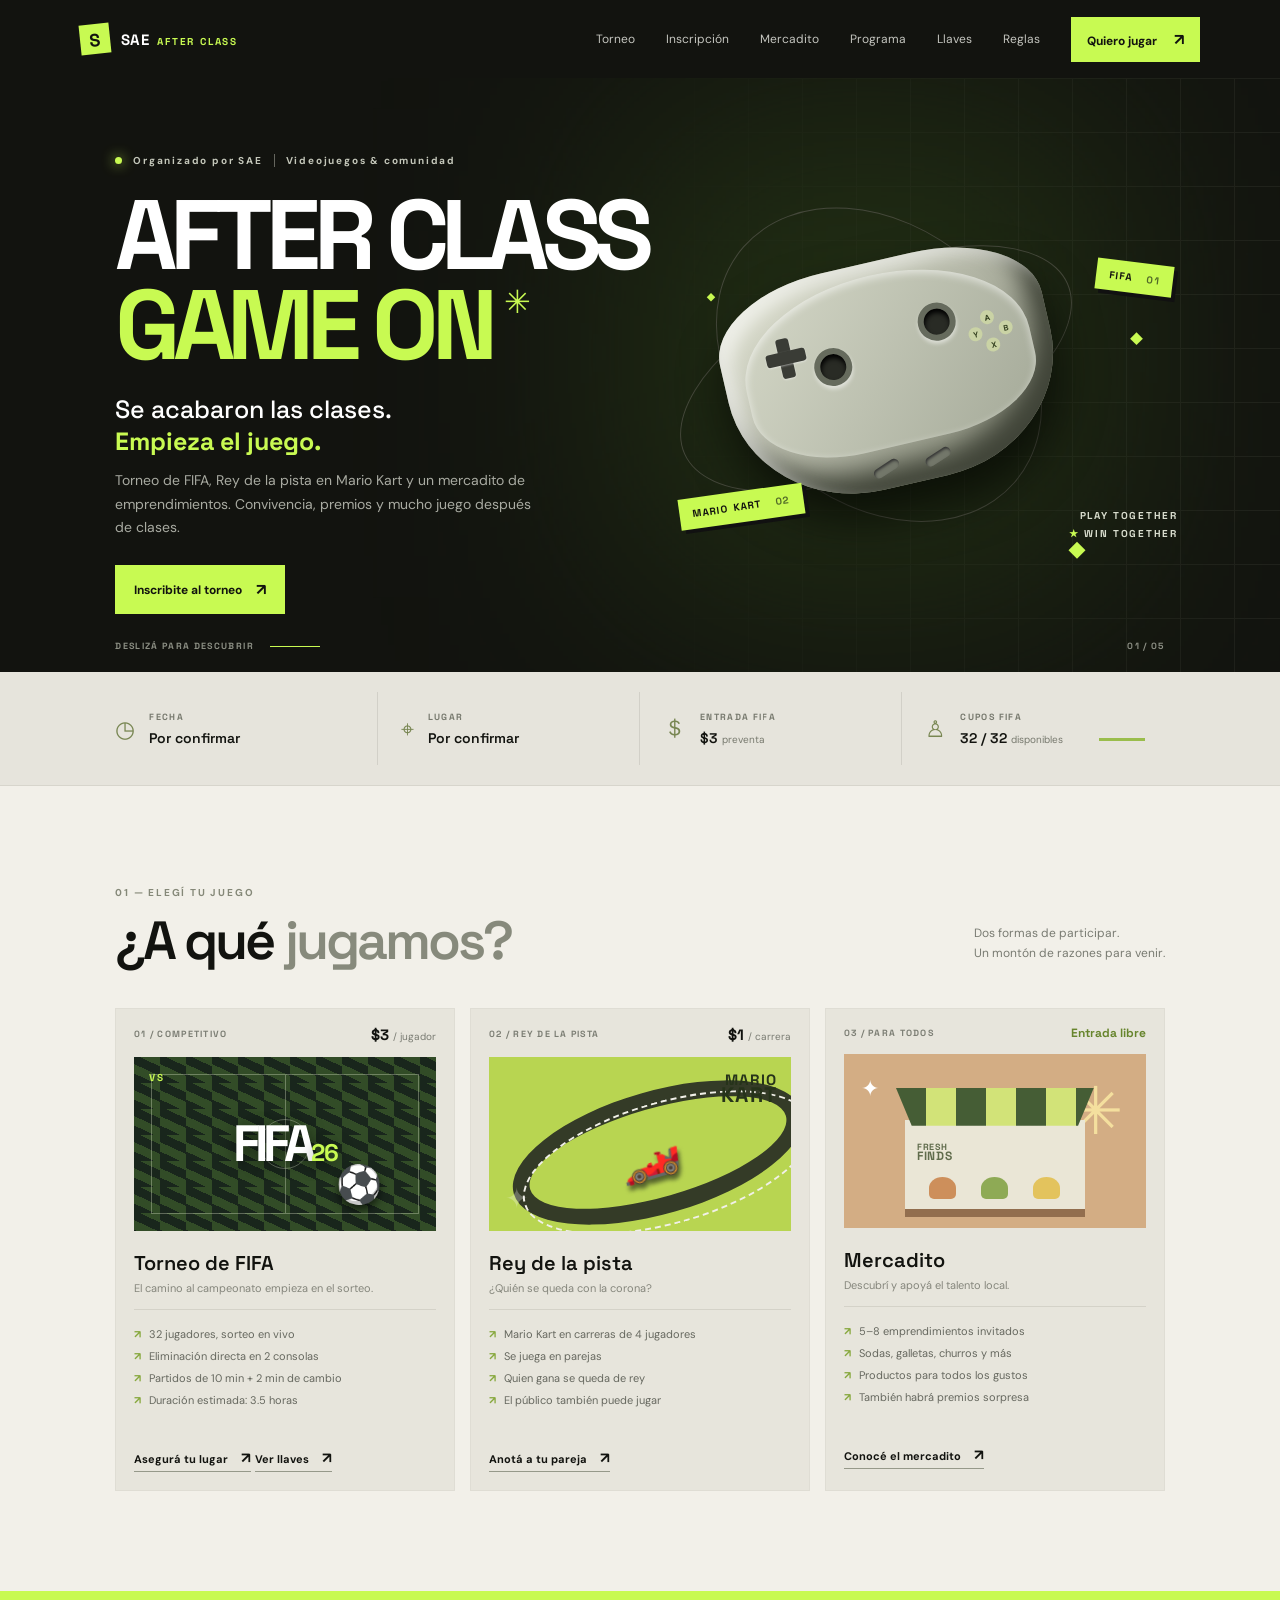
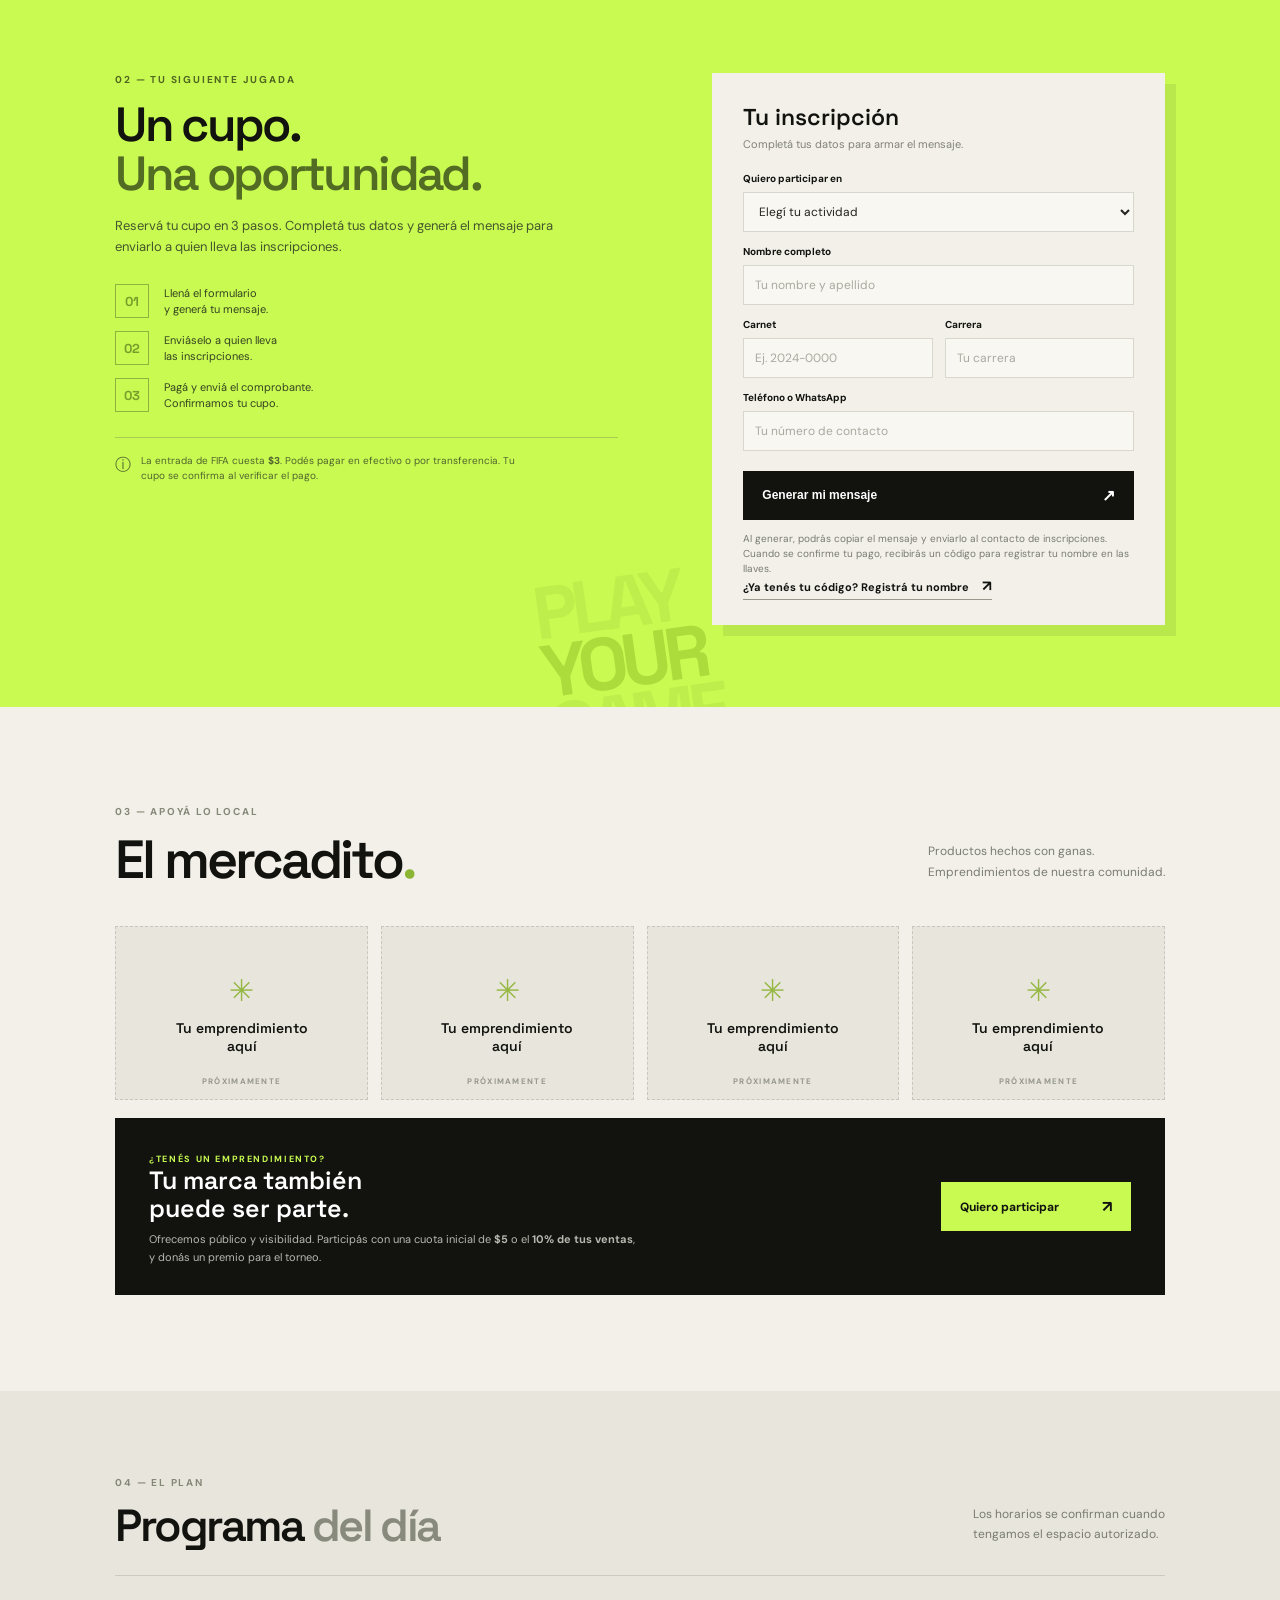
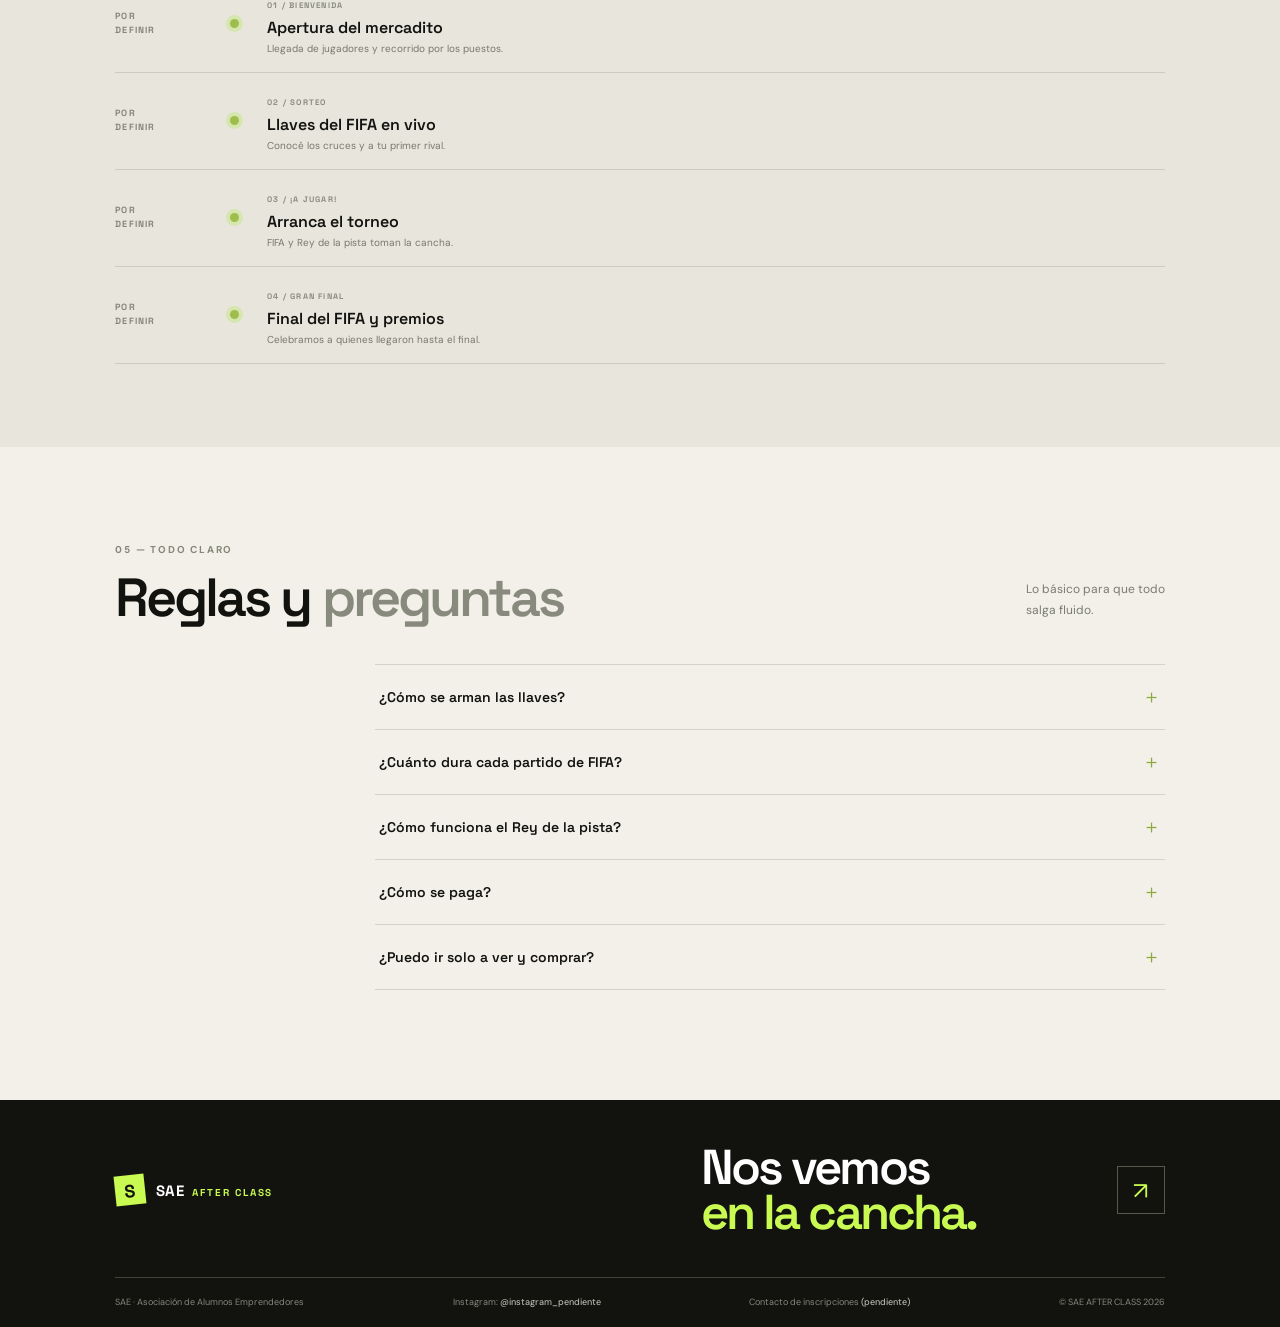
==== index.html @ 1c7c6cd1 "Crear sitio SAE After Class y sistema de torneo" ====
<!doctype html>
<html lang="es">
<head>
  <meta charset="utf-8">
  <meta name="viewport" content="width=device-width, initial-scale=1">
  <meta name="theme-color" content="#11120f">
  <meta name="description" content="SAE After Class: torneo de FIFA, Rey de la pista en Mario Kart y mercadito de emprendimientos.">
  <title>SAE After Class — Game On</title>
  <link rel="preconnect" href="https://fonts.googleapis.com">
  <link rel="preconnect" href="https://fonts.gstatic.com" crossorigin>
  <link href="https://fonts.googleapis.com/css2?family=DM+Sans:wght@400;500;600;700;800&family=Space+Grotesk:wght@400;500;600;700&display=swap" rel="stylesheet">
  <link rel="stylesheet" href="styles.css">
</head>
<body>
  <header class="site-header">
    <a class="brand" href="#inicio" aria-label="SAE After Class, inicio"><span class="brand-mark">S</span><span>SAE <b>AFTER CLASS</b></span></a>
    <button class="menu-toggle" aria-label="Abrir menú" aria-expanded="false"><span></span><span></span></button>
    <nav class="nav" aria-label="Navegación principal">
      <a href="#torneo">Torneo</a><a href="#inscripcion">Inscripción</a><a href="#mercadito">Mercadito</a><a href="#programa">Programa</a><a href="/bracket">Llaves</a><a href="#faq">Reglas</a>
      <a class="nav-cta" href="#inscripcion">Quiero jugar <span>↗</span></a>
    </nav>
  </header>

  <main>
    <section class="hero" id="inicio">
      <div class="hero-glow"></div><div class="hero-grid"></div>
      <div class="hero-copy">
        <div class="eyebrow"><span class="live-dot"></span> Organizado por SAE <i></i> Videojuegos & comunidad</div>
        <h1>AFTER CLASS<br><span>GAME ON</span><b class="hero-star">✳</b></h1>
        <p class="hero-lead">Se acabaron las clases.<br><strong>Empieza el juego.</strong></p>
        <p class="hero-desc">Torneo de FIFA, Rey de la pista en Mario Kart y un mercadito de emprendimientos. Convivencia, premios y mucho juego después de clases.</p>
        <a class="button button-lime" href="#inscripcion">Inscribite al torneo <span>↗</span></a>
      </div>
      <div class="hero-art" aria-label="Ilustración de control de videojuegos">
        <div class="orbit orbit-one"></div><div class="orbit orbit-two"></div>
        <div class="pixel pixel-a"></div><div class="pixel pixel-b"></div><div class="pixel pixel-c"></div>
        <div class="controller"><div class="controller-top"><span class="stick"></span><span class="stick"></span><div class="dpad"><i></i><b></b></div><div class="buttons"><i>A</i><i>B</i><i>X</i><i>Y</i></div></div><div class="controller-bottom"><span></span><span></span></div></div>
        <div class="art-tag tag-fifa">FIFA <b>01</b></div><div class="art-tag tag-kart">MARIO KART <b>02</b></div><div class="art-caption">PLAY TOGETHER<br><span>★</span> WIN TOGETHER</div>
      </div>
      <div class="hero-bottom"><span>DESLIZÁ PARA DESCUBRIR</span><span class="scroll-line"></span><span>01 / 05</span></div>
    </section>

    <section class="quick-info" aria-label="Información del evento">
      <div><span class="info-icon">◷</span><p><small>FECHA</small><strong>Por confirmar</strong></p></div><div><span class="info-icon">⌖</span><p><small>LUGAR</small><strong>Por confirmar</strong></p></div><div><span class="info-icon">＄</span><p><small>ENTRADA FIFA</small><strong>$3 <em>preventa</em></strong></p></div><div class="seats"><span class="info-icon">♙</span><p><small>CUPOS FIFA</small><strong><span id="seats-count">32 / 32</span> <em>disponibles</em></strong></p><span class="seat-bar"><i id="seat-progress"></i></span></div>
    </section>

    <section class="section games-section" id="torneo">
      <div class="section-heading"><div><div class="kicker">01 — ELEGÍ TU JUEGO</div><h2>¿A qué <span>jugamos?</span></h2></div><p>Dos formas de participar.<br>Un montón de razones para venir.</p></div>
      <div class="game-grid">
        <article class="game-card fifa-card"><div class="card-top"><span class="card-number">01 / COMPETITIVO</span><span class="price">$3 <small>/ jugador</small></span></div><div class="game-visual fifa-visual"><div class="stadium-lines"></div><div class="fifa-word">FIFA<span>26</span></div><div class="football">⚽</div><span class="versus">VS</span></div><h3>Torneo de FIFA</h3><p>El camino al campeonato empieza en el sorteo.</p><ul><li>32 jugadores, sorteo en vivo</li><li>Eliminación directa en 2 consolas</li><li>Partidos de 10 min + 2 min de cambio</li><li>Duración estimada: 3.5 horas</li></ul><a href="#inscripcion" class="text-link">Asegurá tu lugar <span>↗</span></a> <a href="/bracket" class="text-link">Ver llaves <span>↗</span></a></article>
        <article class="game-card kart-card"><div class="card-top"><span class="card-number">02 / REY DE LA PISTA</span><span class="price">$1 <small>/ carrera</small></span></div><div class="game-visual kart-visual"><div class="track track-a"></div><div class="track track-b"></div><div class="kart-car">🏎️</div><div class="kart-star">✦</div><span class="kart-title">MARIO<br><b>KART</b></span></div><h3>Rey de la pista</h3><p>¿Quién se queda con la corona?</p><ul><li>Mario Kart en carreras de 4 jugadores</li><li>Se juega en parejas</li><li>Quien gana se queda de rey</li><li>El público también puede jugar</li></ul><a href="#inscripcion" class="text-link">Anotá a tu pareja <span>↗</span></a></article>
        <article class="game-card market-card"><div class="card-top"><span class="card-number">03 / PARA TODOS</span><span class="price free-price">Entrada libre</span></div><div class="game-visual market-visual"><div class="market-sun">✳</div><div class="stall"><span>FRESH<br><b>FINDS</b></span><i></i><i></i><i></i></div><div class="market-spark">✦</div></div><h3>Mercadito</h3><p>Descubrí y apoyá el talento local.</p><ul><li>5–8 emprendimientos invitados</li><li>Sodas, galletas, churros y más</li><li>Productos para todos los gustos</li><li>También habrá premios sorpresa</li></ul><a href="#mercadito" class="text-link">Conocé el mercadito <span>↗</span></a></article>
      </div>
    </section>

    <section class="signup-section" id="inscripcion">
      <div class="signup-decoration">PLAY<br><span>YOUR</span><br>GAME<span class="deco-star">✳</span></div>
      <div class="signup-copy"><div class="kicker">02 — TU SIGUIENTE JUGADA</div><h2>Un cupo.<br><span>Una oportunidad.</span></h2><p>Reservá tu cupo en 3 pasos. Completá tus datos y generá el mensaje para enviarlo a quien lleva las inscripciones.</p><div class="steps"><div><b>01</b><span>Llená el formulario<br>y generá tu mensaje.</span></div><div><b>02</b><span>Enviáselo a quien lleva<br>las inscripciones.</span></div><div><b>03</b><span>Pagá y enviá el comprobante.<br>Confirmamos tu cupo.</span></div></div><div class="payment-note"><span>ⓘ</span><p>La entrada de FIFA cuesta <b>$3</b>. Podés pagar en efectivo o por transferencia. Tu cupo se confirma al verificar el pago.</p></div></div>
      <form class="signup-form" id="signup-form">
        <h3>Tu inscripción</h3><p class="form-intro">Completá tus datos para armar el mensaje.</p>
        <label for="activity">Quiero participar en</label><select id="activity" name="activity" required><option value="" disabled selected>Elegí tu actividad</option><option value="Torneo de FIFA ($3)">Torneo de FIFA ($3)</option><option value="Rey de la pista, en pareja (Mario Kart)">Rey de la pista, en pareja (Mario Kart)</option><option value="Torneo de FIFA y Rey de la pista">Torneo de FIFA y Rey de la pista</option></select>
        <label for="name">Nombre completo</label><input id="name" name="name" autocomplete="name" placeholder="Tu nombre y apellido" required>
        <div class="form-row"><div><label for="carnet">Carnet</label><input id="carnet" name="carnet" placeholder="Ej. 2024-0000" required></div><div><label for="career">Carrera</label><input id="career" name="career" placeholder="Tu carrera" required></div></div>
        <label for="phone">Teléfono o WhatsApp</label><input id="phone" name="phone" type="tel" autocomplete="tel" placeholder="Tu número de contacto" required>
        <button type="submit" class="button button-dark">Generar mi mensaje <span>↗</span></button>
        <p class="form-status" id="form-status" aria-live="polite">Al generar, podrás copiar el mensaje y enviarlo al contacto de inscripciones. Cuando se confirme tu pago, recibirás un código para registrar tu nombre en las llaves.</p>
        <a class="text-link" href="/join">¿Ya tenés tu código? Registrá tu nombre <span>↗</span></a>
      </form>
    </section>

    <section class="section market-section" id="mercadito">
      <div class="section-heading"><div><div class="kicker">03 — APOYÁ LO LOCAL</div><h2>El mercadito<span class="lime-dot">.</span></h2></div><p>Productos hechos con ganas.<br>Emprendimientos de nuestra comunidad.</p></div>
      <div class="vendor-grid"><article><span class="vendor-symbol">✳</span><b>Tu emprendimiento<br>aquí</b><small>PRÓXIMAMENTE</small></article><article><span class="vendor-symbol">✳</span><b>Tu emprendimiento<br>aquí</b><small>PRÓXIMAMENTE</small></article><article><span class="vendor-symbol">✳</span><b>Tu emprendimiento<br>aquí</b><small>PRÓXIMAMENTE</small></article><article><span class="vendor-symbol">✳</span><b>Tu emprendimiento<br>aquí</b><small>PRÓXIMAMENTE</small></article></div>
      <div class="vendor-callout"><div><span class="kicker">¿TENÉS UN EMPRENDIMIENTO?</span><h3>Tu marca también<br>puede ser parte.</h3><p>Ofrecemos público y visibilidad. Participás con una cuota inicial de <b>$5</b> o el <b>10% de tus ventas</b>, y donás un premio para el torneo.</p></div><a href="#contacto" class="button button-lime">Quiero participar <span>↗</span></a></div>
    </section>

    <section class="schedule-section" id="programa"><div class="section schedule-inner"><div class="kicker">04 — EL PLAN</div><div class="section-heading"><h2>Programa <span>del día</span></h2><p>Los horarios se confirman cuando<br>tengamos el espacio autorizado.</p></div><div class="timeline"><article><span class="time">POR<br>DEFINIR</span><span class="time-dot"></span><div><small>01 / BIENVENIDA</small><h3>Apertura del mercadito</h3><p>Llegada de jugadores y recorrido por los puestos.</p></div></article><article><span class="time">POR<br>DEFINIR</span><span class="time-dot"></span><div><small>02 / SORTEO</small><h3>Llaves del FIFA en vivo</h3><p>Conocé los cruces y a tu primer rival.</p></div></article><article><span class="time">POR<br>DEFINIR</span><span class="time-dot"></span><div><small>03 / ¡A JUGAR!</small><h3>Arranca el torneo</h3><p>FIFA y Rey de la pista toman la cancha.</p></div></article><article><span class="time">POR<br>DEFINIR</span><span class="time-dot"></span><div><small>04 / GRAN FINAL</small><h3>Final del FIFA y premios</h3><p>Celebramos a quienes llegaron hasta el final.</p></div></article></div></div></section>

    <section class="section faq-section" id="faq"><div class="section-heading"><div><div class="kicker">05 — TODO CLARO</div><h2>Reglas y <span>preguntas</span></h2></div><p>Lo básico para que todo<br>salga fluido.</p></div><div class="faq-list"><details><summary>¿Cómo se arman las llaves?<span>＋</span></summary><p>Con un sorteo en vivo el día del evento entre los 32 inscritos con pago confirmado. Después se publican aquí.</p></details><details><summary>¿Cuánto dura cada partido de FIFA?<span>＋</span></summary><p>10 minutos de juego más 2 de cambio entre partidos. Si no estás cuando te llaman, perdés tu turno.</p></details><details><summary>¿Cómo funciona el Rey de la pista?<span>＋</span></summary><p>Carreras de 4 jugadores en parejas, $1 por carrera. Quien gana se queda como rey hasta que alguien lo venza.</p></details><details><summary>¿Cómo se paga?<span>＋</span></summary><p>En efectivo o por transferencia. Guardá tu comprobante; el cupo queda confirmado cuando verificamos el pago.</p></details><details><summary>¿Puedo ir solo a ver y comprar?<span>＋</span></summary><p>Sí. El mercadito y el ambiente están abiertos para todos.</p></details></div></section>
  </main>
  <footer id="contacto"><div class="footer-main"><a class="brand footer-brand" href="#inicio"><span class="brand-mark">S</span><span>SAE <b>AFTER CLASS</b></span></a><div class="footer-title">Nos vemos<br><span>en la cancha.</span></div><a href="#inscripcion" class="footer-arrow">↗</a></div><div class="footer-bottom"><span>SAE · Asociación de Alumnos Emprendedores</span><span>Instagram: <b>@instagram_pendiente</b></span><span>Contacto de inscripciones <b>(pendiente)</b></span><span>© SAE AFTER CLASS 2026</span></div></footer>
  <script src="script.js"></script>
</body>
</html>
---- styles.css ----
:root{--ink:#12130f;--paper:#f2f0e9;--lime:#c8fa52;--muted:#898b82;--line:#d7d5cc;--serif:'Space Grotesk',sans-serif;--sans:'DM Sans',sans-serif}*{box-sizing:border-box}html{scroll-behavior:smooth;scroll-padding-top:86px}body{margin:0;background:var(--paper);color:var(--ink);font-family:var(--sans);font-size:15px}a{color:inherit;text-decoration:none}.site-header{height:78px;padding:0 6.25%;display:flex;align-items:center;justify-content:space-between;background:var(--ink);color:white;position:sticky;top:0;z-index:10}.brand{display:flex;align-items:center;gap:11px;font:700 15px var(--serif);letter-spacing:.02em}.brand b{font-size:10px;letter-spacing:.18em;color:var(--lime);margin-left:4px}.brand-mark{width:30px;height:30px;display:grid;place-items:center;background:var(--lime);color:var(--ink);font:700 18px var(--serif);transform:rotate(-6deg)}.nav{display:flex;align-items:center;gap:31px;font-size:12px;color:#c4c5bf}.nav a:not(.nav-cta):hover{color:var(--lime)}.nav-cta{padding:12px 16px;background:var(--lime);color:var(--ink);font-weight:700}.nav-cta span,.button span{padding-left:14px;font-size:16px}.menu-toggle{display:none}.hero{min-height:590px;background:var(--ink);color:white;position:relative;overflow:hidden;padding:76px 9% 58px;display:flex;align-items:center}.hero-grid{position:absolute;inset:0 0 0 50%;opacity:.14;background-image:linear-gradient(#717467 1px,transparent 1px),linear-gradient(90deg,#717467 1px,transparent 1px);background-size:54px 54px;mask-image:linear-gradient(90deg,transparent,black)}.hero-glow{position:absolute;width:490px;height:490px;right:13%;top:5%;background:#34501a;filter:blur(130px);opacity:.46}.hero-copy{width:55%;position:relative;z-index:1}.eyebrow,.kicker{font-size:10px;letter-spacing:.18em;font-weight:700}.eyebrow{color:#c5c8bb;display:flex;align-items:center;gap:11px;margin-bottom:24px}.eyebrow i{height:13px;border-left:1px solid #65665e}.live-dot{width:7px;height:7px;border-radius:50%;background:var(--lime);box-shadow:0 0 13px var(--lime)}h1,h2,h3,p{margin-top:0}h1{font:700 clamp(52px,7.7vw,106px)/.91 var(--serif);letter-spacing:-.075em;margin:0 0 24px}h1>span{color:var(--lime)}.hero-star{font:400 32px var(--sans);color:var(--lime);vertical-align:top;margin-left:14px;letter-spacing:0}.hero-lead{font:500 25px/1.25 var(--serif);margin-bottom:12px}.hero-lead strong{color:var(--lime)}.hero-desc{font-size:14px;line-height:1.7;color:#a9aba2;max-width:435px;margin-bottom:25px}.button{min-height:49px;display:inline-flex;justify-content:space-between;align-items:center;padding:0 19px;font-weight:700;font-size:12px;transition:transform .2s,background .2s;border:0;cursor:pointer}.button:hover{transform:translateY(-2px)}.button-lime{background:var(--lime);color:var(--ink)}.hero-art{position:absolute;right:8%;top:50%;transform:translateY(-48%);width:40%;height:385px;z-index:1}.orbit{position:absolute;border:1px solid #45483b;border-radius:50%;transform:rotate(-24deg)}.orbit-one{width:420px;height:195px;top:81px;left:0}.orbit-two{width:360px;height:275px;top:37px;left:33px;transform:rotate(41deg)}.controller{position:absolute;left:60px;top:70px;width:330px;height:225px;border-radius:36% 36% 40% 40% / 30% 30% 53% 53%;background:linear-gradient(145deg,#e4e6d7,#919584 80%);box-shadow:inset 12px 10px 15px #fff8,inset -16px -22px 26px #404438,0 26px 45px #0009;transform:rotate(-13deg)}.controller:before{content:'';position:absolute;inset:13px 20px 40px;border-radius:50% 50% 35% 35%;background:linear-gradient(130deg,#d5d8c8,#a5aa99);box-shadow:inset 0 3px 8px #fff9}.controller-top{position:absolute;z-index:1;inset:48px 36px auto;height:70px}.stick{position:absolute;width:38px;height:38px;border:6px solid #666b5d;background:#292b25;border-radius:50%;box-shadow:inset 0 4px 5px #000,0 3px 4px #fff8}.stick:first-child{left:55px;top:27px}.stick:nth-child(2){right:54px;top:6px}.dpad{position:absolute;left:10px;top:7px;width:40px;height:40px}.dpad i,.dpad b{position:absolute;background:#3a3c36;border-radius:3px;box-shadow:0 1px 2px #fff7}.dpad i{width:13px;height:40px;left:13px}.dpad b{height:13px;width:40px;top:13px}.buttons{position:absolute;right:0;top:25px;width:45px;height:42px}.buttons i{position:absolute;width:14px;height:14px;border-radius:50%;background:#cad3a5;color:#344020;text-align:center;font:700 8px/14px var(--sans)}.buttons i:nth-child(1){top:0;left:15px}.buttons i:nth-child(2){top:14px;right:0}.buttons i:nth-child(3){bottom:0;left:15px}.buttons i:nth-child(4){top:14px;left:0}.controller-bottom{position:absolute;left:0;right:0;bottom:15px;display:flex;justify-content:center;gap:25px}.controller-bottom span{width:28px;height:10px;border-radius:10px;background:#73776a;transform:rotate(-20deg);box-shadow:inset 0 2px 3px #333}.art-tag{position:absolute;font:700 10px var(--serif);letter-spacing:.12em;color:var(--ink);background:var(--lime);padding:9px 13px;box-shadow:4px 4px 0 #111}.art-tag b{margin-left:10px;color:#516928}.tag-fifa{right:4px;top:72px;transform:rotate(7deg)}.tag-kart{left:13px;bottom:53px;transform:rotate(-8deg)}.pixel{position:absolute;background:var(--lime);transform:rotate(45deg)}.pixel-a{width:9px;height:9px;right:37px;top:144px}.pixel-b{width:6px;height:6px;left:42px;top:104px}.pixel-c{width:12px;height:12px;right:95px;bottom:19px}.art-caption{position:absolute;right:0;bottom:32px;font:700 10px/1.8 var(--serif);letter-spacing:.17em;text-align:right;color:#d9ddce}.art-caption span{color:var(--lime)}.hero-bottom{position:absolute;left:9%;right:9%;bottom:20px;display:flex;align-items:center;gap:16px;font:700 9px var(--serif);letter-spacing:.15em;color:#8c8f84}.scroll-line{height:1px;width:50px;background:var(--lime)}.hero-bottom>span:last-child{margin-left:auto}.quick-info{min-height:114px;padding:20px 9%;display:grid;grid-template-columns:repeat(4,1fr);background:#e6e4dc;border-bottom:1px solid #d7d5cc}.quick-info>div{display:flex;align-items:center;gap:14px;border-right:1px solid #d2d0c8;padding-left:23px;position:relative}.quick-info>div:first-child{padding-left:0}.quick-info>div:last-child{border:0}.info-icon{font-size:23px;color:#788652}.quick-info p{margin:0;display:grid;gap:6px}.quick-info small{font:700 9px var(--serif);letter-spacing:.15em;color:#77796e}.quick-info strong{font:600 14px var(--serif)}.quick-info em{font:400 10px var(--sans);font-style:normal;color:#77796e}.seat-bar{position:absolute;right:20px;bottom:24px;width:46px;height:3px;background:#cfcdc4}.seat-bar i{display:block;width:100%;height:100%;background:#9abd4c}.section{padding:100px 9%}.section-heading{display:flex;align-items:flex-end;justify-content:space-between;margin-bottom:39px}.kicker{color:#858878;margin-bottom:14px}.section-heading h2,.signup-copy h2{font:600 clamp(36px,4.2vw,56px)/1.03 var(--serif);letter-spacing:-.055em;margin:0}.section-heading h2 span{color:#878a7c}.section-heading>p{font-size:12px;line-height:1.7;color:#797b72;margin:0 0 5px}.game-grid{display:grid;grid-template-columns:repeat(3,1fr);gap:15px}.game-card{background:#e7e5dc;padding:16px 18px 22px;position:relative;border:1px solid #dfddd4}.card-top{display:flex;justify-content:space-between;align-items:center;margin-bottom:13px}.card-number{font:700 9px var(--serif);letter-spacing:.14em;color:#7c7e74}.price{font:700 15px var(--serif)}.price small{font:400 10px var(--sans);color:#797b72}.free-price{font-size:12px;color:#67852d}.game-visual{height:174px;position:relative;overflow:hidden;margin-bottom:19px}.fifa-visual{background:#324c27;color:white;display:grid;place-items:center;background-image:linear-gradient(25deg,#19261c 25%,transparent 25%,transparent 50%,#19261c 50%,#19261c 75%,transparent 75%);background-size:26px 26px}.stadium-lines{position:absolute;inset:17px;border:1px solid #e9f1d555}.stadium-lines:before{content:'';position:absolute;left:50%;height:100%;border-left:1px solid #e9f1d555}.stadium-lines:after{content:'';position:absolute;width:48px;height:48px;border:1px solid #e9f1d555;border-radius:50%;top:50%;left:50%;transform:translate(-50%,-50%)}.fifa-word{position:relative;font:700 51px var(--serif);letter-spacing:-.09em;text-shadow:0 3px 15px #0008}.fifa-word span{font-size:24px;color:var(--lime);letter-spacing:-.05em}.football{position:absolute;font-size:37px;right:18%;bottom:23px;filter:drop-shadow(0 5px 4px #0009)}.versus{position:absolute;font:700 10px var(--serif);letter-spacing:.2em;color:var(--lime);left:15px;top:14px}.kart-visual{background:#b8d551}.track{position:absolute;width:300px;height:123px;border:17px solid #343b27;border-radius:50%;transform:rotate(-16deg)}.track-a{left:19px;top:34px}.track-b{left:29px;top:44px;border:2px dashed #f1f0e8}.kart-car{position:absolute;left:42%;top:36%;font-size:51px;transform:rotate(-16deg);filter:drop-shadow(1px 5px 2px #55632b)}.kart-title{position:absolute;right:14px;top:16px;text-align:right;font:700 15px/.9 var(--serif);color:#26331a;letter-spacing:.08em}.kart-title b{font-size:21px}.kart-star{position:absolute;left:16px;bottom:14px;font-size:28px;color:#fff4}.market-visual{background:#d3ad84}.market-sun{position:absolute;right:23px;top:15px;font-size:66px;color:#f4df9e}.stall{position:absolute;bottom:19px;left:50%;transform:translateX(-50%);width:180px;height:89px;background:#eae6d6;display:flex;justify-content:space-around;align-items:flex-end;padding:0 12px 10px;box-shadow:0 8px 0 #926e4e}.stall:before{content:' ';position:absolute;top:-32px;left:-9px;width:198px;height:38px;background:repeating-linear-gradient(90deg,#455d35 0 30px,#d2e378 30px 60px);clip-path:polygon(0 0,100% 0,92% 100%,8% 100%)}.stall span{position:absolute;top:23px;left:12px;font:700 9px/.9 var(--serif);color:#606c4c;letter-spacing:.08em}.stall span b{font-size:12px}.stall i{z-index:1;width:27px;height:22px;background:#cd8f5b;border-radius:50% 50% 5px 5px}.stall i:nth-of-type(2){background:#8eaa55}.stall i:nth-of-type(3){background:#e3c35d}.market-spark{position:absolute;left:17px;top:20px;font-size:22px;color:#fff}.game-card h3{font:600 20px var(--serif);margin-bottom:5px}.game-card>p{font-size:11px;color:#85867c;margin-bottom:14px}.game-card ul{padding:13px 0 11px;margin:0 0 13px;list-style:none;border-top:1px solid #d4d2c8;min-height:126px}.game-card li{font-size:11px;color:#66685f;padding:4px 0}.game-card li:before{content:'↗';color:#87a83d;padding-right:8px;font-weight:700}.text-link{font-size:11px;font-weight:700;border-bottom:1px solid #96998a;padding-bottom:5px}.text-link span{font-size:15px;padding-left:10px}.signup-section{background:var(--lime);padding:82px 9%;display:grid;grid-template-columns:1fr .9fr;gap:9%;position:relative;overflow:hidden}.signup-decoration{position:absolute;right:44%;bottom:-43px;font:700 74px/.8 var(--serif);letter-spacing:-.09em;color:#b7e646;opacity:.56;transform:rotate(-8deg);pointer-events:none}.signup-decoration span{color:#96c52c}.deco-star{position:absolute;font-size:31px;right:-45px;top:20px}.signup-copy,.signup-form{position:relative;z-index:1}.signup-copy .kicker{color:#506620}.signup-copy h2{font-size:48px;margin-bottom:16px}.signup-copy h2 span{color:#536c24}.signup-copy>p{max-width:440px;color:#45552c;font-size:13px;line-height:1.65}.steps{display:grid;gap:13px;margin-top:27px}.steps>div{display:flex;align-items:center;gap:15px;font-size:11px;line-height:1.5;color:#354221}.steps b{font:700 13px var(--serif);color:#789e2b;border:1px solid #90b33f;width:34px;height:34px;display:grid;place-items:center}.payment-note{display:flex;gap:10px;margin-top:25px;padding-top:15px;border-top:1px solid #a9cb52;color:#51642d;font-size:10px;line-height:1.5}.payment-note>span{font-size:16px}.payment-note p{margin:0;max-width:390px}.signup-form{background:var(--paper);padding:29px 31px;box-shadow:11px 11px 0 #17200b14}.signup-form h3{font:600 23px var(--serif);margin-bottom:5px}.form-intro{color:#818278;font-size:11px;margin-bottom:21px}.signup-form label{display:block;font-size:10px;font-weight:700;margin:13px 0 7px}.signup-form input,.signup-form select{width:100%;height:40px;border:1px solid #d9d7cd;background:#f8f7f2;padding:0 11px;color:#22241e;font:12px var(--sans);outline:none}.signup-form input:focus,.signup-form select:focus{border-color:#86a934;box-shadow:0 0 0 2px #c8fa5266}.signup-form input::placeholder{color:#aaa99f}.form-row{display:grid;grid-template-columns:1fr 1fr;gap:12px}.button-dark{background:var(--ink);color:white;width:100%;margin-top:20px}.button-dark:hover{background:#2a2d22}.form-status{font-size:10px;line-height:1.5;color:#797b72;margin:11px 0 0;min-height:16px}.form-status.error{color:#a33c2b}.generated-message{margin-top:13px;border:1px solid #d6d4cb;background:#efeee8;padding:12px;font-size:11px;line-height:1.5;white-space:pre-wrap}.copy-button{margin-top:8px;border:0;background:var(--lime);padding:9px 12px;font:700 10px var(--sans);cursor:pointer}.market-section{padding-top:98px;padding-bottom:96px}.lime-dot{color:#8bb532!important}.vendor-grid{display:grid;grid-template-columns:repeat(4,1fr);gap:13px}.vendor-grid article{height:174px;background:#e7e5dc;border:1px dashed #c9c7bd;display:flex;flex-direction:column;align-items:center;justify-content:center;position:relative}.vendor-symbol{font-size:30px;color:#96b844;margin-bottom:9px}.vendor-grid b{text-align:center;font:600 14px/1.3 var(--serif)}.vendor-grid small{position:absolute;bottom:13px;font-size:8px;font-weight:700;letter-spacing:.16em;color:#96978d}.vendor-callout{margin-top:18px;background:var(--ink);color:white;padding:29px 34px;display:flex;align-items:center;justify-content:space-between}.vendor-callout .kicker{color:var(--lime);font-size:9px}.vendor-callout h3{font:600 25px/1.1 var(--serif);margin-bottom:9px}.vendor-callout p{max-width:490px;color:#b6b8af;font-size:11px;line-height:1.6;margin:0}.vendor-callout .button{min-width:190px}.schedule-section{background:#e7e5dc}.schedule-inner{padding-top:85px;padding-bottom:83px}.schedule-section .section-heading{margin-bottom:25px}.schedule-section .section-heading h2{font-size:45px}.timeline{border-top:1px solid #cdcbc2}.timeline article{display:grid;grid-template-columns:100px 22px 1fr;gap:15px;padding:17px 0;border-bottom:1px solid #cdcbc2;align-items:center}.time{font:700 9px/1.5 var(--serif);letter-spacing:.13em;color:#85877d}.time-dot{width:9px;height:9px;border-radius:50%;background:#9ebd4c;box-shadow:0 0 0 4px #d5e7af}.timeline article>div small{font:700 8px var(--serif);letter-spacing:.15em;color:#8a8c81}.timeline h3{font:600 16px var(--serif);margin:4px 0}.timeline p{font-size:10px;color:#77796f;margin:0}.faq-section{padding-top:96px;padding-bottom:110px}.faq-list{max-width:790px;margin-left:auto;border-top:1px solid #d4d2c9}.faq-list details{border-bottom:1px solid #d4d2c9}.faq-list summary{list-style:none;cursor:pointer;padding:19px 4px;font:600 14px var(--serif);display:flex;justify-content:space-between;align-items:center}.faq-list summary::-webkit-details-marker{display:none}.faq-list summary span{font:400 19px var(--sans);color:#8baa3a;transition:transform .2s}.faq-list details[open] summary span{transform:rotate(45deg)}.faq-list details p{font-size:12px;line-height:1.7;color:#75776e;max-width:650px;padding:0 30px 17px 4px;margin:0}footer{background:var(--ink);color:white;padding:45px 9% 19px}.footer-main{display:flex;align-items:center;position:relative;padding-bottom:42px;border-bottom:1px solid #41433b}.footer-title{font:600 49px/.92 var(--serif);letter-spacing:-.06em;margin-left:auto;margin-right:18%}.footer-title span{color:var(--lime)}.footer-arrow{position:absolute;right:0;width:48px;height:48px;border:1px solid #56584e;display:grid;place-items:center;font-size:24px;color:var(--lime)}.footer-bottom{padding-top:18px;display:flex;justify-content:space-between;gap:13px;flex-wrap:wrap;color:#85877d;font-size:9px}.footer-bottom b{color:#b5b7ae;font-weight:500}
@media(max-width:950px){.site-header{padding:0 5%}.nav{gap:17px}.hero{padding-left:7%;padding-right:6%}.hero-copy{width:60%}.hero-art{right:1%;transform:translateY(-48%) scale(.85);transform-origin:center right}.section,.signup-section{padding-left:6%;padding-right:6%}.quick-info{padding-left:6%;padding-right:6%}.game-grid{gap:10px}.game-card{padding:13px}.game-card li{font-size:10px}.signup-section{gap:5%}.footer-title{margin-right:14%}}
@media(max-width:700px){html{scroll-padding-top:68px}.site-header{height:68px;padding:0 5%}.brand{font-size:13px}.brand b{font-size:9px}.menu-toggle{display:grid;gap:5px;width:38px;height:38px;place-content:center;background:none;border:1px solid #44463e}.menu-toggle span{display:block;width:17px;border-top:2px solid var(--lime)}.nav{display:none;position:absolute;top:68px;left:0;right:0;background:#191a15;padding:18px 6% 22px;align-items:stretch;flex-direction:column;gap:0}.nav.open{display:flex}.nav a:not(.nav-cta){padding:12px 0;border-bottom:1px solid #373930}.nav-cta{margin-top:14px;text-align:center}.hero{min-height:760px;padding:52px 7% 64px;display:block}.hero-copy{width:100%}.eyebrow{font-size:8px;gap:7px;margin-bottom:21px}.hero h1{font-size:clamp(53px,14vw,80px)}.hero-lead{font-size:22px}.hero-desc{font-size:12px;max-width:390px}.hero-art{top:auto;bottom:61px;left:50%;right:auto;transform:translateX(-50%) scale(.77);transform-origin:center bottom;width:390px;height:315px}.hero-bottom{left:7%;right:7%;bottom:18px;font-size:8px}.quick-info{grid-template-columns:1fr 1fr;padding:9px 6%;min-height:0}.quick-info>div{padding:16px 6px!important;border-right:0;border-bottom:1px solid #d2d0c8}.quick-info>div:nth-child(odd){border-right:1px solid #d2d0c8}.quick-info>div:nth-child(n+3){border-bottom:0}.quick-info>div:last-child{padding-left:12px!important}.seat-bar{right:8px;bottom:13px;width:35px}.quick-info strong{font-size:12px}.quick-info em{font-size:9px}.section{padding:68px 6%}.section-heading{display:block;margin-bottom:25px}.section-heading h2{font-size:40px}.section-heading>p{margin-top:12px}.game-grid{grid-template-columns:1fr;gap:13px}.game-card{padding:16px 17px 22px}.game-visual{height:190px}.game-card ul{min-height:0}.game-card li{font-size:11px}.signup-section{padding:66px 6%;grid-template-columns:1fr;gap:29px}.signup-copy h2{font-size:40px}.signup-decoration{right:0;bottom:415px;font-size:46px}.signup-form{padding:23px 21px}.market-section{padding-top:69px;padding-bottom:68px}.vendor-grid{grid-template-columns:1fr 1fr;gap:9px}.vendor-grid article{height:150px}.vendor-callout{padding:24px 20px;display:block}.vendor-callout p{margin-bottom:19px}.vendor-callout .button{width:100%}.schedule-inner{padding-top:65px;padding-bottom:65px}.schedule-section .section-heading h2{font-size:40px}.timeline article{grid-template-columns:65px 14px 1fr;gap:10px;padding:15px 0}.timeline h3{font-size:14px}.timeline p{line-height:1.5}.faq-section{padding-top:68px;padding-bottom:75px}.faq-list{margin-top:25px}.faq-list summary{font-size:12px}.faq-list details p{font-size:11px}.footer-main{align-items:flex-start}.footer-title{font-size:35px;position:absolute;top:65px;left:0;margin:0}.footer-main{padding-bottom:130px}.footer-arrow{top:67px}.footer-bottom{display:grid;grid-template-columns:1fr 1fr;line-height:1.5}footer{padding:35px 6% 18px}}
@media(prefers-reduced-motion:reduce){html{scroll-behavior:auto}*,*:before,*:after{transition:none!important}}
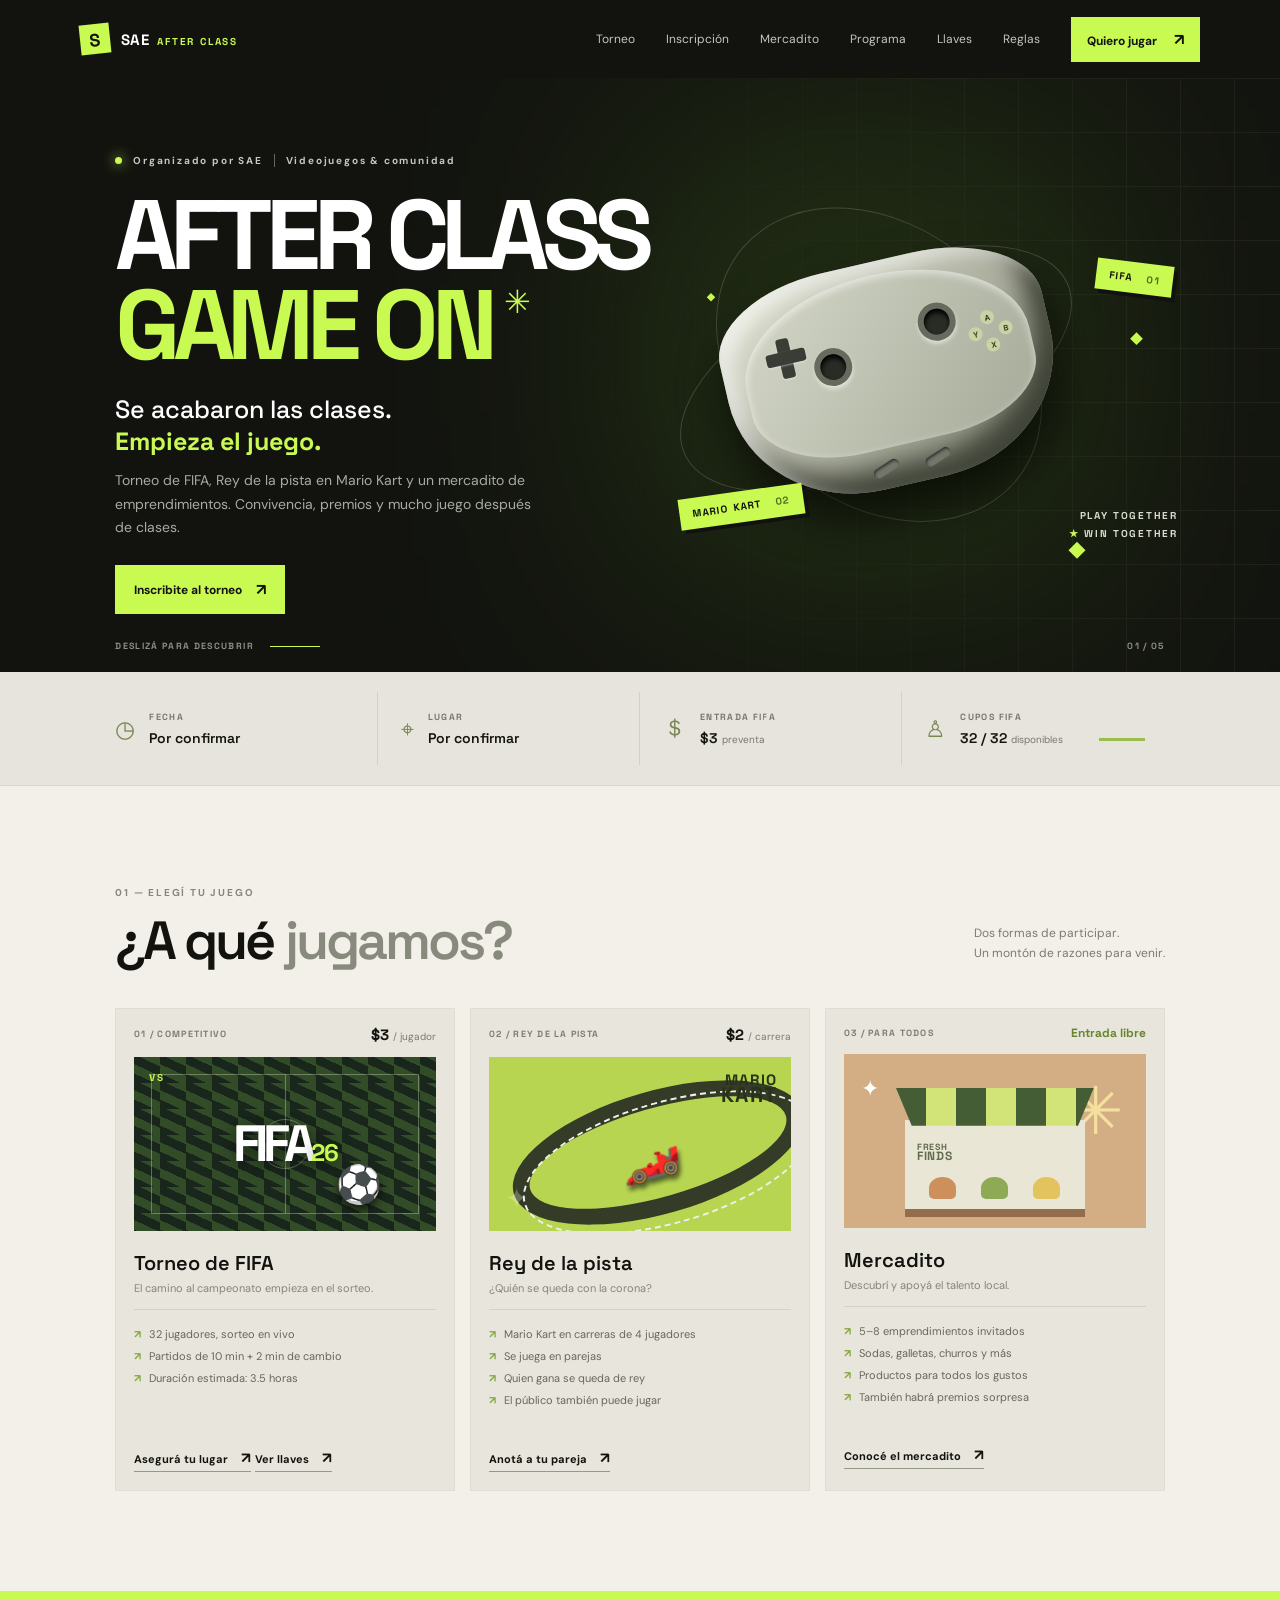
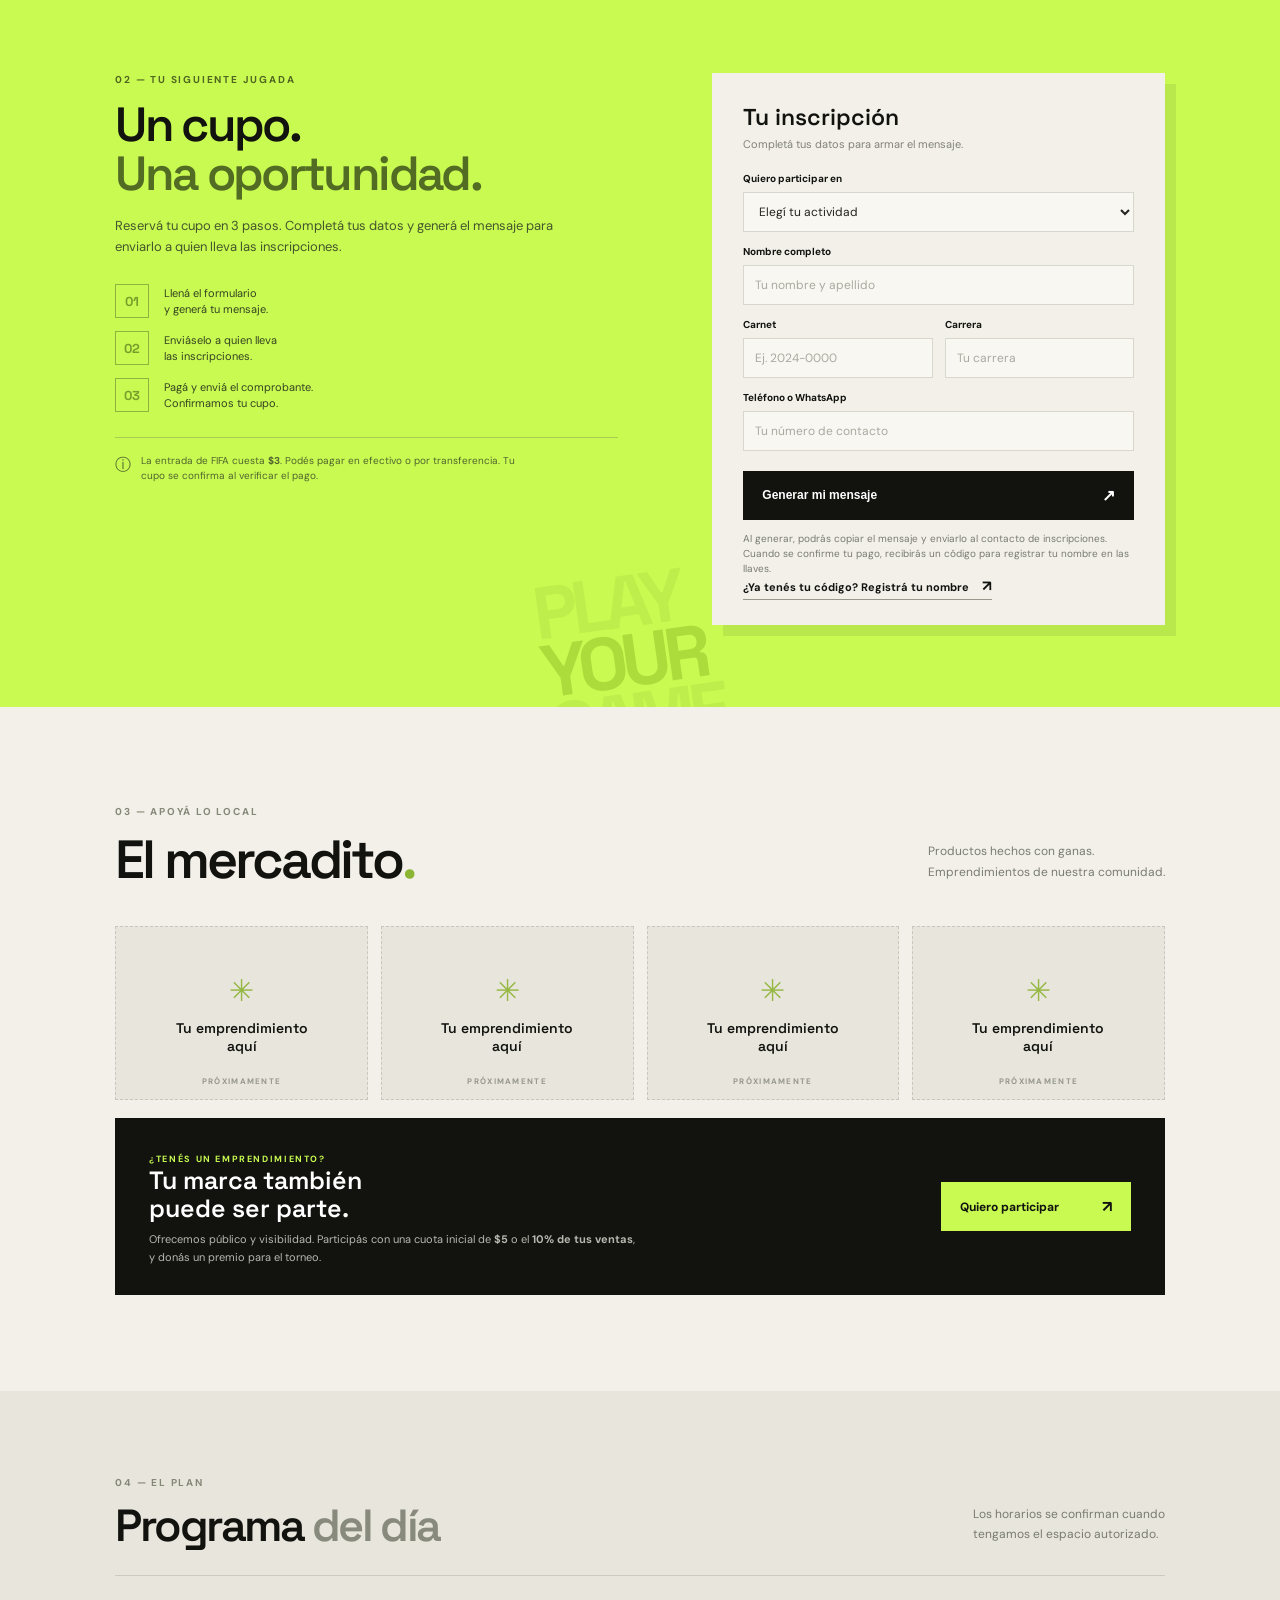
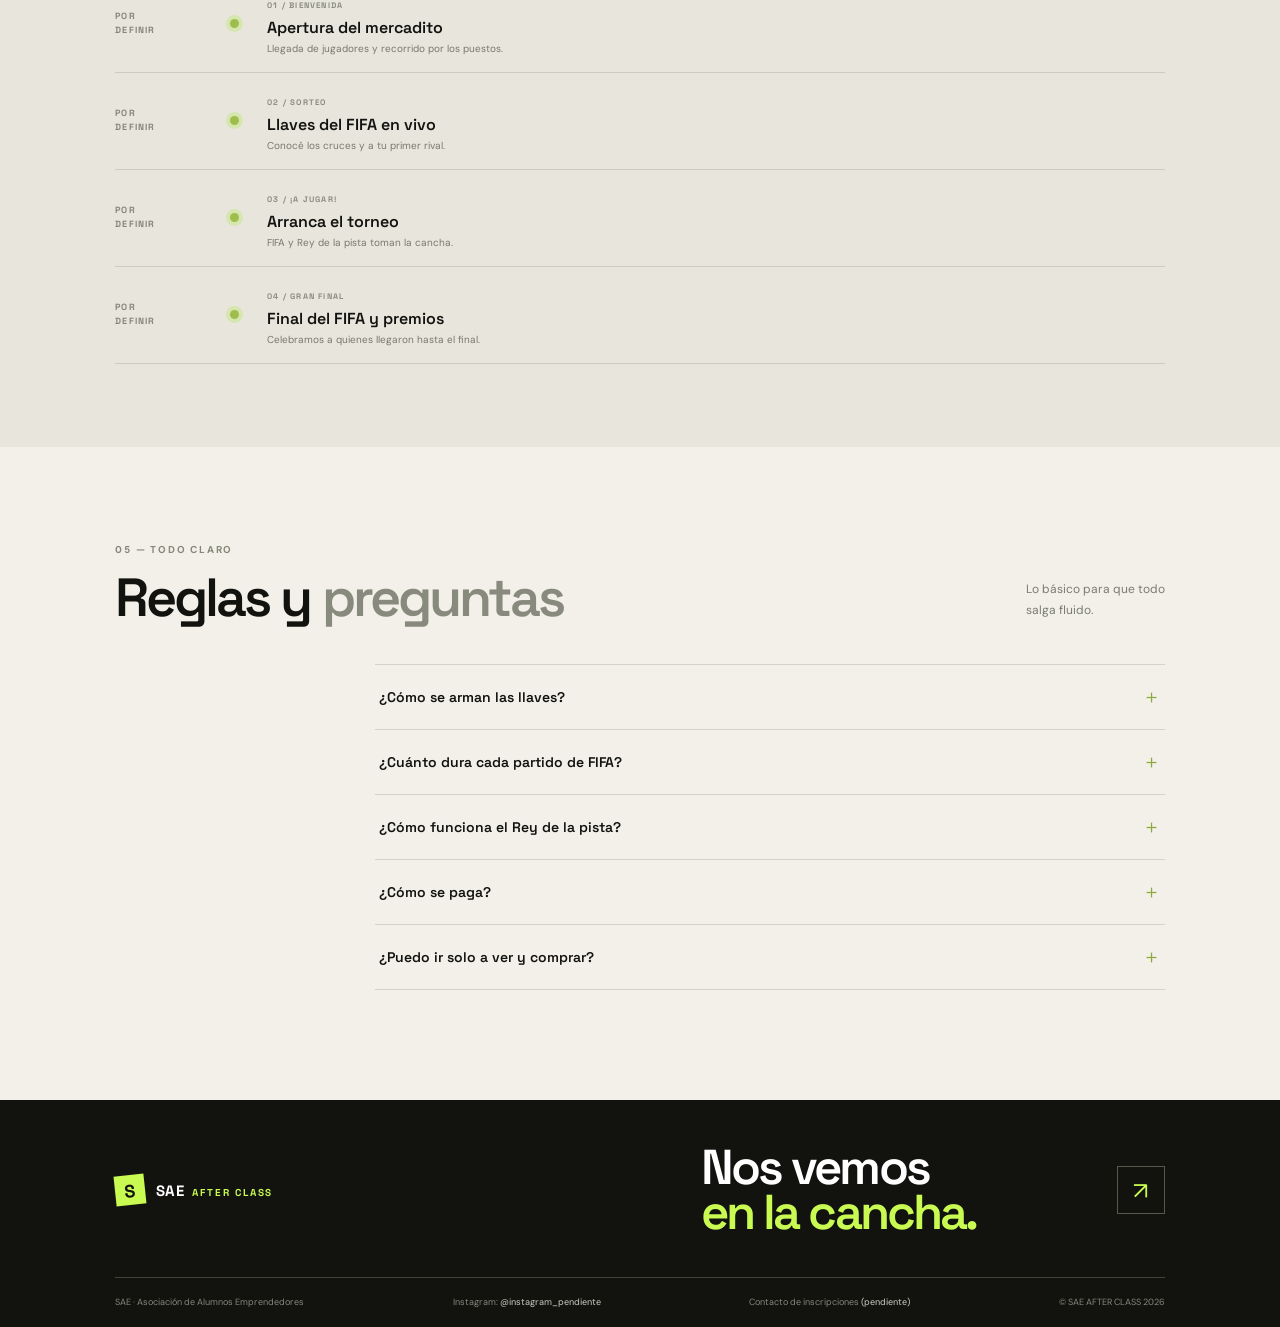
==== commit 85464854: "Actualizar formato FIFA y precio de Mario Kart" ====
--- a/index.html
+++ b/index.html
@@ -47,8 +47,8 @@
     <section class="section games-section" id="torneo">
       <div class="section-heading"><div><div class="kicker">01 — ELEGÍ TU JUEGO</div><h2>¿A qué <span>jugamos?</span></h2></div><p>Dos formas de participar.<br>Un montón de razones para venir.</p></div>
       <div class="game-grid">
-        <article class="game-card fifa-card"><div class="card-top"><span class="card-number">01 / COMPETITIVO</span><span class="price">$3 <small>/ jugador</small></span></div><div class="game-visual fifa-visual"><div class="stadium-lines"></div><div class="fifa-word">FIFA<span>26</span></div><div class="football">⚽</div><span class="versus">VS</span></div><h3>Torneo de FIFA</h3><p>El camino al campeonato empieza en el sorteo.</p><ul><li>32 jugadores, sorteo en vivo</li><li>Eliminación directa en 2 consolas</li><li>Partidos de 10 min + 2 min de cambio</li><li>Duración estimada: 3.5 horas</li></ul><a href="#inscripcion" class="text-link">Asegurá tu lugar <span>↗</span></a> <a href="/bracket" class="text-link">Ver llaves <span>↗</span></a></article>
-        <article class="game-card kart-card"><div class="card-top"><span class="card-number">02 / REY DE LA PISTA</span><span class="price">$1 <small>/ carrera</small></span></div><div class="game-visual kart-visual"><div class="track track-a"></div><div class="track track-b"></div><div class="kart-car">🏎️</div><div class="kart-star">✦</div><span class="kart-title">MARIO<br><b>KART</b></span></div><h3>Rey de la pista</h3><p>¿Quién se queda con la corona?</p><ul><li>Mario Kart en carreras de 4 jugadores</li><li>Se juega en parejas</li><li>Quien gana se queda de rey</li><li>El público también puede jugar</li></ul><a href="#inscripcion" class="text-link">Anotá a tu pareja <span>↗</span></a></article>
+        <article class="game-card fifa-card"><div class="card-top"><span class="card-number">01 / COMPETITIVO</span><span class="price">$3 <small>/ jugador</small></span></div><div class="game-visual fifa-visual"><div class="stadium-lines"></div><div class="fifa-word">FIFA<span>26</span></div><div class="football">⚽</div><span class="versus">VS</span></div><h3>Torneo de FIFA</h3><p>El camino al campeonato empieza en el sorteo.</p><ul><li>32 jugadores, sorteo en vivo</li><li>Partidos de 10 min + 2 min de cambio</li><li>Duración estimada: 3.5 horas</li></ul><a href="#inscripcion" class="text-link">Asegurá tu lugar <span>↗</span></a> <a href="/bracket" class="text-link">Ver llaves <span>↗</span></a></article>
+        <article class="game-card kart-card"><div class="card-top"><span class="card-number">02 / REY DE LA PISTA</span><span class="price">$2 <small>/ carrera</small></span></div><div class="game-visual kart-visual"><div class="track track-a"></div><div class="track track-b"></div><div class="kart-car">🏎️</div><div class="kart-star">✦</div><span class="kart-title">MARIO<br><b>KART</b></span></div><h3>Rey de la pista</h3><p>¿Quién se queda con la corona?</p><ul><li>Mario Kart en carreras de 4 jugadores</li><li>Se juega en parejas</li><li>Quien gana se queda de rey</li><li>El público también puede jugar</li></ul><a href="#inscripcion" class="text-link">Anotá a tu pareja <span>↗</span></a></article>
         <article class="game-card market-card"><div class="card-top"><span class="card-number">03 / PARA TODOS</span><span class="price free-price">Entrada libre</span></div><div class="game-visual market-visual"><div class="market-sun">✳</div><div class="stall"><span>FRESH<br><b>FINDS</b></span><i></i><i></i><i></i></div><div class="market-spark">✦</div></div><h3>Mercadito</h3><p>Descubrí y apoyá el talento local.</p><ul><li>5–8 emprendimientos invitados</li><li>Sodas, galletas, churros y más</li><li>Productos para todos los gustos</li><li>También habrá premios sorpresa</li></ul><a href="#mercadito" class="text-link">Conocé el mercadito <span>↗</span></a></article>
       </div>
     </section>
@@ -76,7 +76,7 @@
 
     <section class="schedule-section" id="programa"><div class="section schedule-inner"><div class="kicker">04 — EL PLAN</div><div class="section-heading"><h2>Programa <span>del día</span></h2><p>Los horarios se confirman cuando<br>tengamos el espacio autorizado.</p></div><div class="timeline"><article><span class="time">POR<br>DEFINIR</span><span class="time-dot"></span><div><small>01 / BIENVENIDA</small><h3>Apertura del mercadito</h3><p>Llegada de jugadores y recorrido por los puestos.</p></div></article><article><span class="time">POR<br>DEFINIR</span><span class="time-dot"></span><div><small>02 / SORTEO</small><h3>Llaves del FIFA en vivo</h3><p>Conocé los cruces y a tu primer rival.</p></div></article><article><span class="time">POR<br>DEFINIR</span><span class="time-dot"></span><div><small>03 / ¡A JUGAR!</small><h3>Arranca el torneo</h3><p>FIFA y Rey de la pista toman la cancha.</p></div></article><article><span class="time">POR<br>DEFINIR</span><span class="time-dot"></span><div><small>04 / GRAN FINAL</small><h3>Final del FIFA y premios</h3><p>Celebramos a quienes llegaron hasta el final.</p></div></article></div></div></section>
 
-    <section class="section faq-section" id="faq"><div class="section-heading"><div><div class="kicker">05 — TODO CLARO</div><h2>Reglas y <span>preguntas</span></h2></div><p>Lo básico para que todo<br>salga fluido.</p></div><div class="faq-list"><details><summary>¿Cómo se arman las llaves?<span>＋</span></summary><p>Con un sorteo en vivo el día del evento entre los 32 inscritos con pago confirmado. Después se publican aquí.</p></details><details><summary>¿Cuánto dura cada partido de FIFA?<span>＋</span></summary><p>10 minutos de juego más 2 de cambio entre partidos. Si no estás cuando te llaman, perdés tu turno.</p></details><details><summary>¿Cómo funciona el Rey de la pista?<span>＋</span></summary><p>Carreras de 4 jugadores en parejas, $1 por carrera. Quien gana se queda como rey hasta que alguien lo venza.</p></details><details><summary>¿Cómo se paga?<span>＋</span></summary><p>En efectivo o por transferencia. Guardá tu comprobante; el cupo queda confirmado cuando verificamos el pago.</p></details><details><summary>¿Puedo ir solo a ver y comprar?<span>＋</span></summary><p>Sí. El mercadito y el ambiente están abiertos para todos.</p></details></div></section>
+    <section class="section faq-section" id="faq"><div class="section-heading"><div><div class="kicker">05 — TODO CLARO</div><h2>Reglas y <span>preguntas</span></h2></div><p>Lo básico para que todo<br>salga fluido.</p></div><div class="faq-list"><details><summary>¿Cómo se arman las llaves?<span>＋</span></summary><p>Con un sorteo en vivo el día del evento entre los 32 inscritos con pago confirmado. Después se publican aquí.</p></details><details><summary>¿Cuánto dura cada partido de FIFA?<span>＋</span></summary><p>10 minutos de juego más 2 de cambio entre partidos. Si no estás cuando te llaman, perdés tu turno.</p></details><details><summary>¿Cómo funciona el Rey de la pista?<span>＋</span></summary><p>Carreras de 4 jugadores en parejas, $2 por carrera. Quien gana se queda como rey hasta que alguien lo venza.</p></details><details><summary>¿Cómo se paga?<span>＋</span></summary><p>En efectivo o por transferencia. Guardá tu comprobante; el cupo queda confirmado cuando verificamos el pago.</p></details><details><summary>¿Puedo ir solo a ver y comprar?<span>＋</span></summary><p>Sí. El mercadito y el ambiente están abiertos para todos.</p></details></div></section>
   </main>
   <footer id="contacto"><div class="footer-main"><a class="brand footer-brand" href="#inicio"><span class="brand-mark">S</span><span>SAE <b>AFTER CLASS</b></span></a><div class="footer-title">Nos vemos<br><span>en la cancha.</span></div><a href="#inscripcion" class="footer-arrow">↗</a></div><div class="footer-bottom"><span>SAE · Asociación de Alumnos Emprendedores</span><span>Instagram: <b>@instagram_pendiente</b></span><span>Contacto de inscripciones <b>(pendiente)</b></span><span>© SAE AFTER CLASS 2026</span></div></footer>
   <script src="script.js"></script>
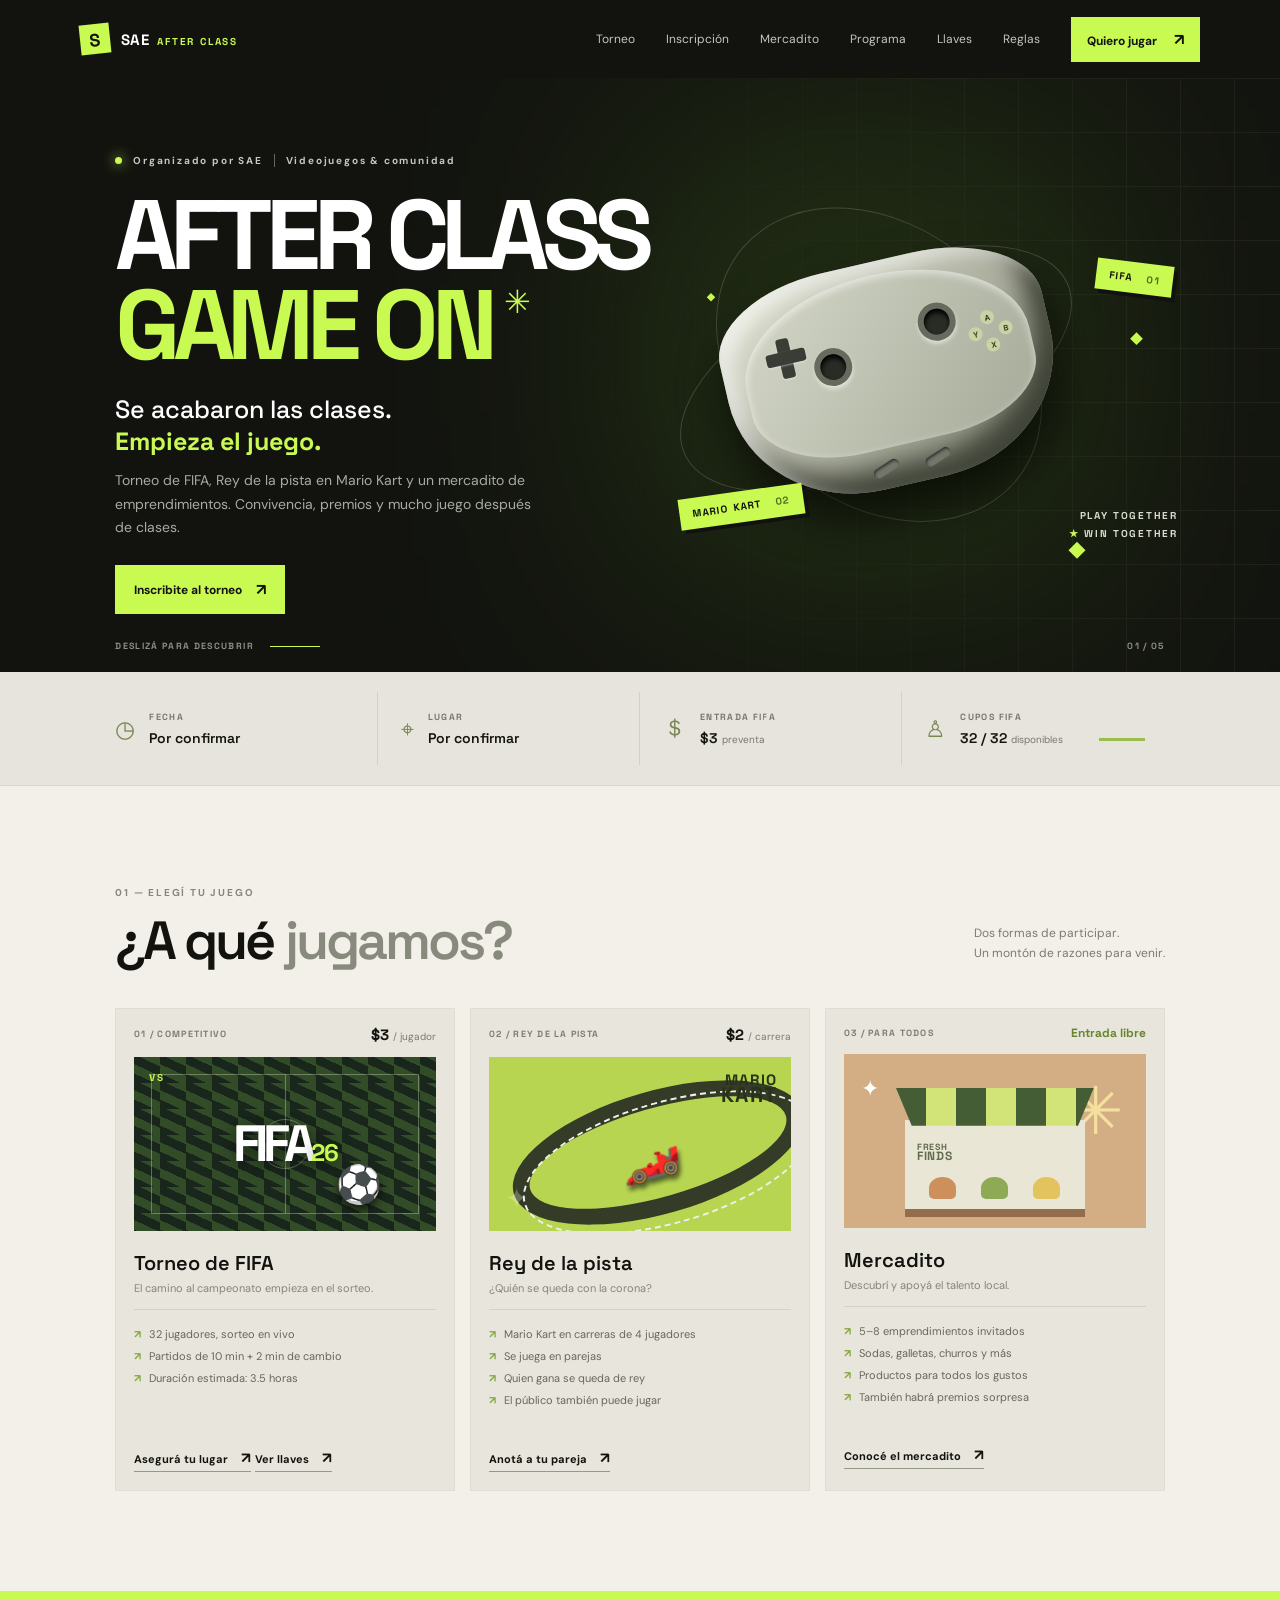
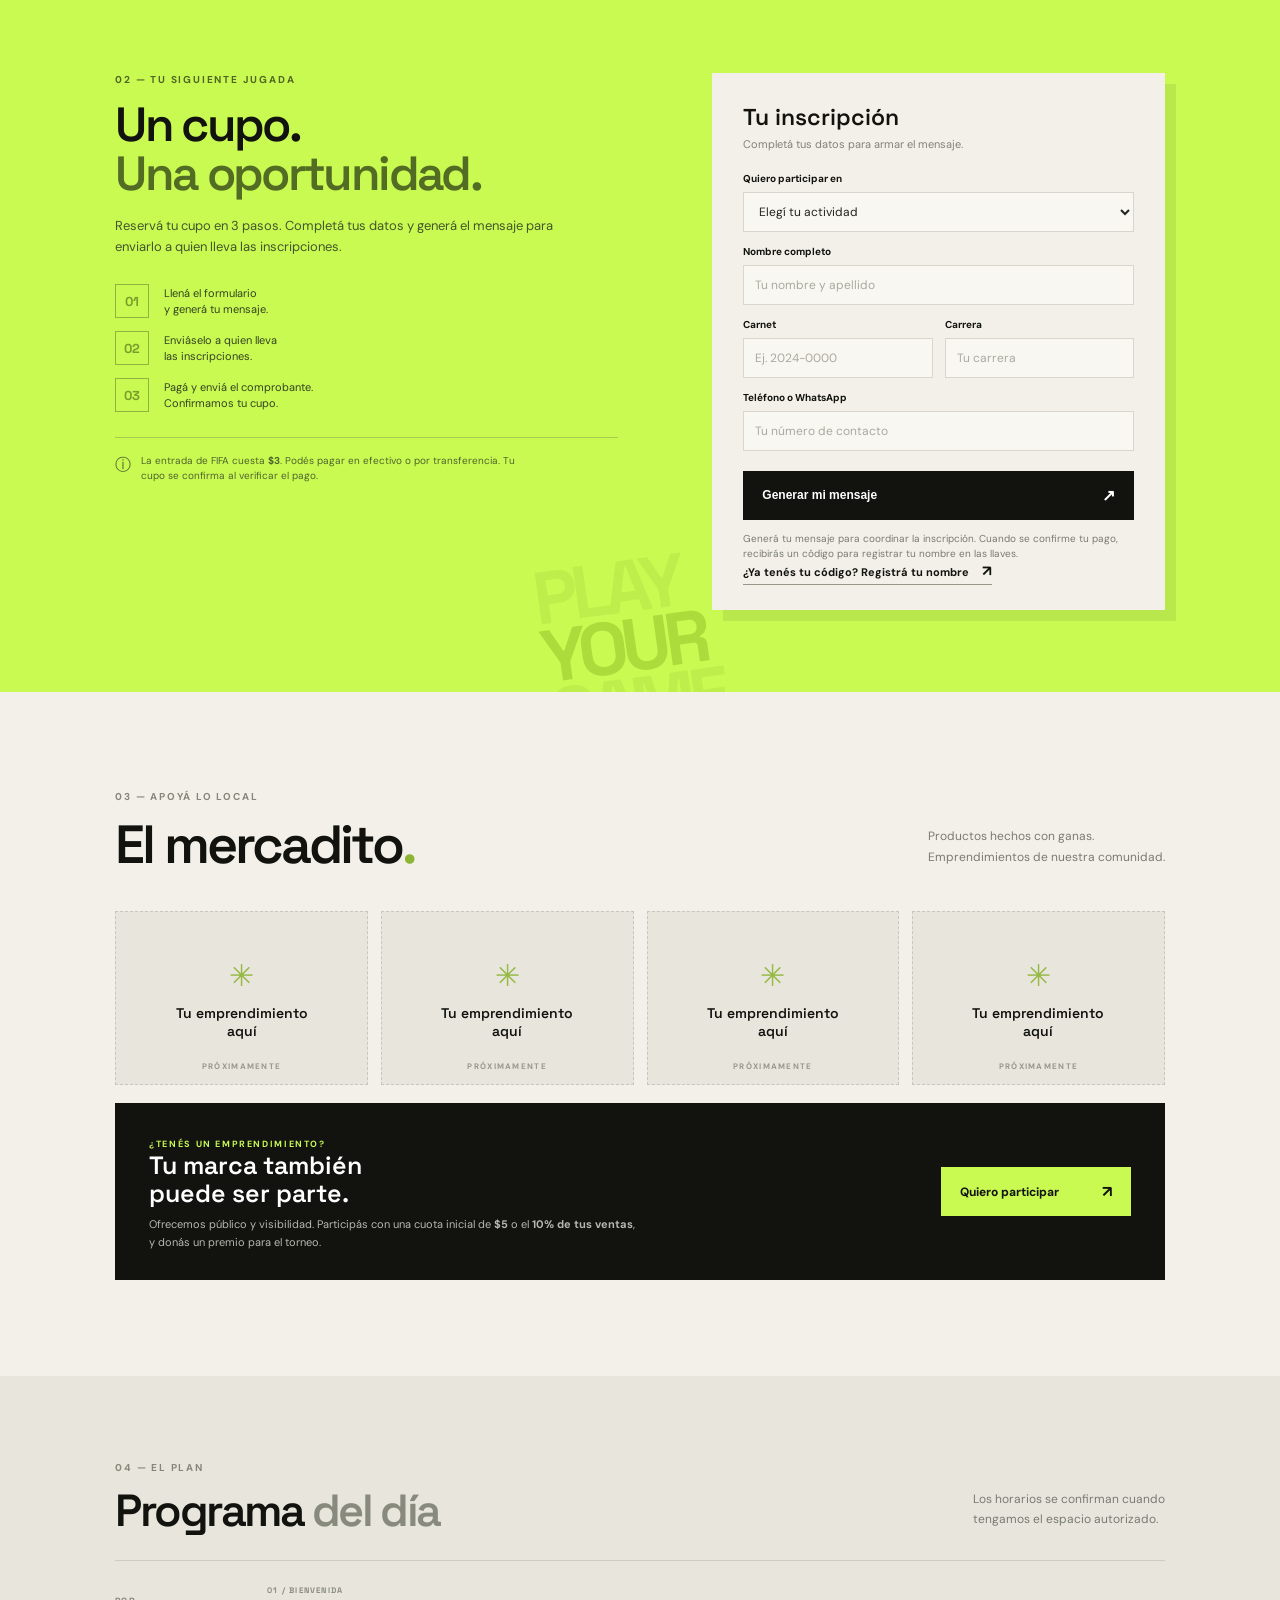
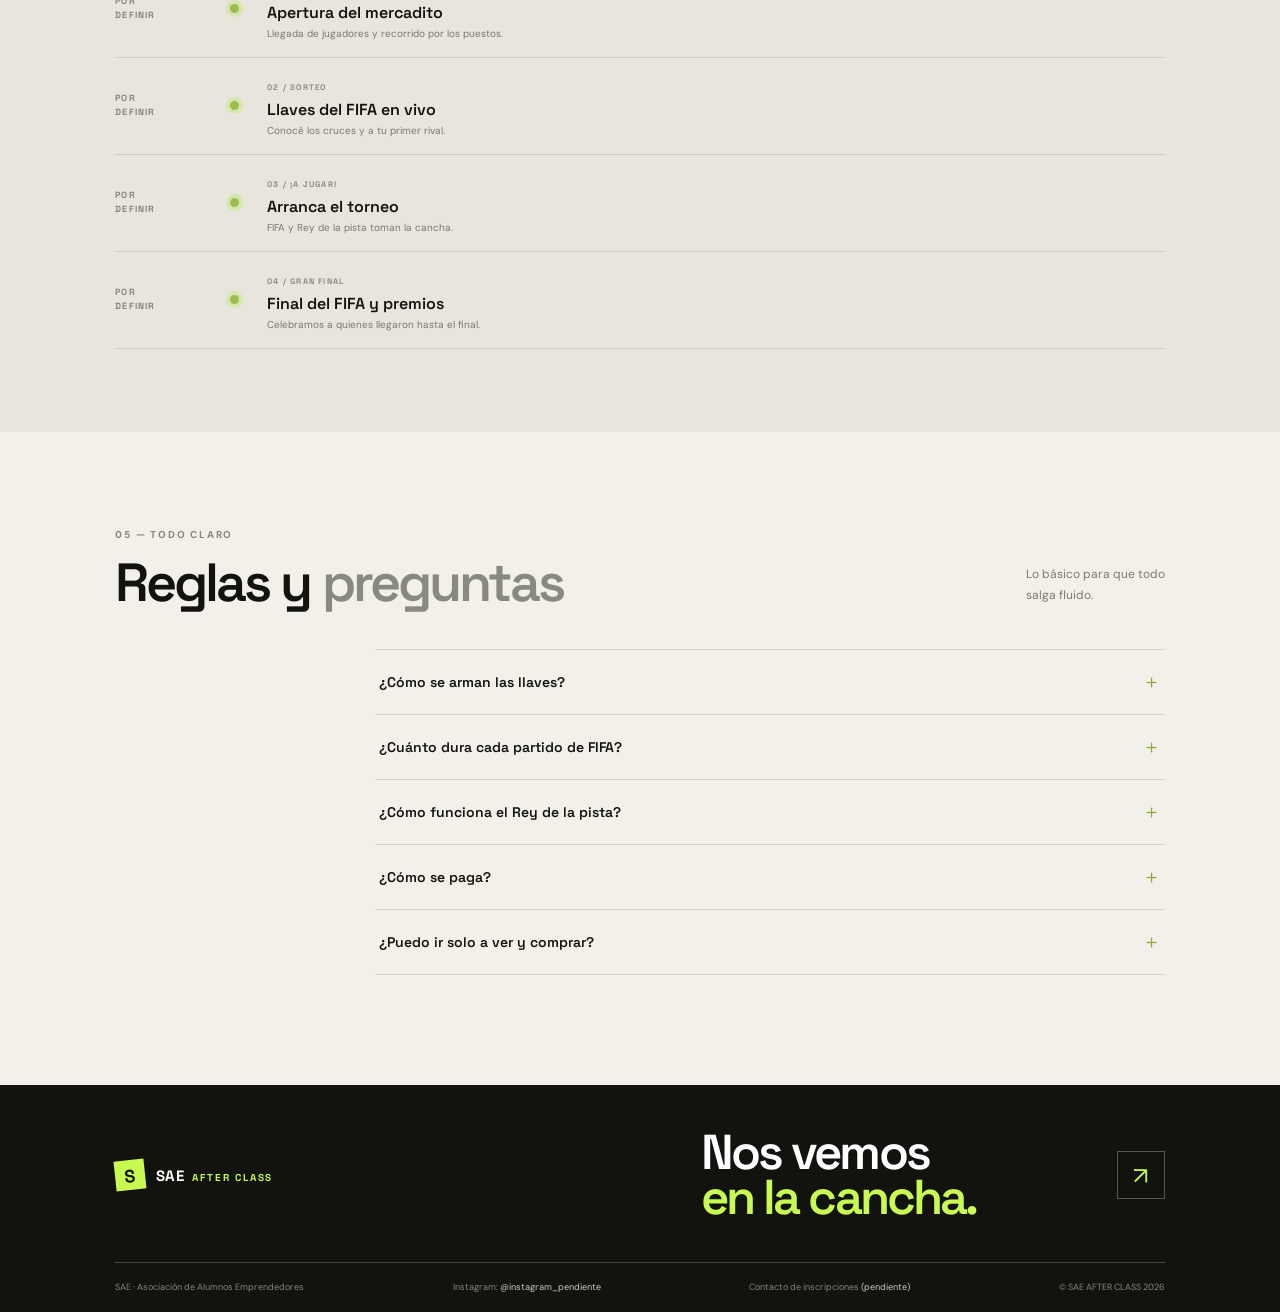
==== commit 2ea8781f: "Unificar llaves y mejorar avance del torneo" ====
--- a/index.html
+++ b/index.html
@@ -63,7 +63,7 @@
         <div class="form-row"><div><label for="carnet">Carnet</label><input id="carnet" name="carnet" placeholder="Ej. 2024-0000" required></div><div><label for="career">Carrera</label><input id="career" name="career" placeholder="Tu carrera" required></div></div>
         <label for="phone">Teléfono o WhatsApp</label><input id="phone" name="phone" type="tel" autocomplete="tel" placeholder="Tu número de contacto" required>
         <button type="submit" class="button button-dark">Generar mi mensaje <span>↗</span></button>
-        <p class="form-status" id="form-status" aria-live="polite">Al generar, podrás copiar el mensaje y enviarlo al contacto de inscripciones. Cuando se confirme tu pago, recibirás un código para registrar tu nombre en las llaves.</p>
+        <p class="form-status" id="form-status" aria-live="polite">Generá tu mensaje para coordinar la inscripción. Cuando se confirme tu pago, recibirás un código para registrar tu nombre en las llaves.</p>
         <a class="text-link" href="/join">¿Ya tenés tu código? Registrá tu nombre <span>↗</span></a>
       </form>
     </section>
@@ -79,6 +79,7 @@
     <section class="section faq-section" id="faq"><div class="section-heading"><div><div class="kicker">05 — TODO CLARO</div><h2>Reglas y <span>preguntas</span></h2></div><p>Lo básico para que todo<br>salga fluido.</p></div><div class="faq-list"><details><summary>¿Cómo se arman las llaves?<span>＋</span></summary><p>Con un sorteo en vivo el día del evento entre los 32 inscritos con pago confirmado. Después se publican aquí.</p></details><details><summary>¿Cuánto dura cada partido de FIFA?<span>＋</span></summary><p>10 minutos de juego más 2 de cambio entre partidos. Si no estás cuando te llaman, perdés tu turno.</p></details><details><summary>¿Cómo funciona el Rey de la pista?<span>＋</span></summary><p>Carreras de 4 jugadores en parejas, $2 por carrera. Quien gana se queda como rey hasta que alguien lo venza.</p></details><details><summary>¿Cómo se paga?<span>＋</span></summary><p>En efectivo o por transferencia. Guardá tu comprobante; el cupo queda confirmado cuando verificamos el pago.</p></details><details><summary>¿Puedo ir solo a ver y comprar?<span>＋</span></summary><p>Sí. El mercadito y el ambiente están abiertos para todos.</p></details></div></section>
   </main>
   <footer id="contacto"><div class="footer-main"><a class="brand footer-brand" href="#inicio"><span class="brand-mark">S</span><span>SAE <b>AFTER CLASS</b></span></a><div class="footer-title">Nos vemos<br><span>en la cancha.</span></div><a href="#inscripcion" class="footer-arrow">↗</a></div><div class="footer-bottom"><span>SAE · Asociación de Alumnos Emprendedores</span><span>Instagram: <b>@instagram_pendiente</b></span><span>Contacto de inscripciones <b>(pendiente)</b></span><span>© SAE AFTER CLASS 2026</span></div></footer>
+  <script src="site-config.js"></script>
   <script src="script.js"></script>
 </body>
 </html>
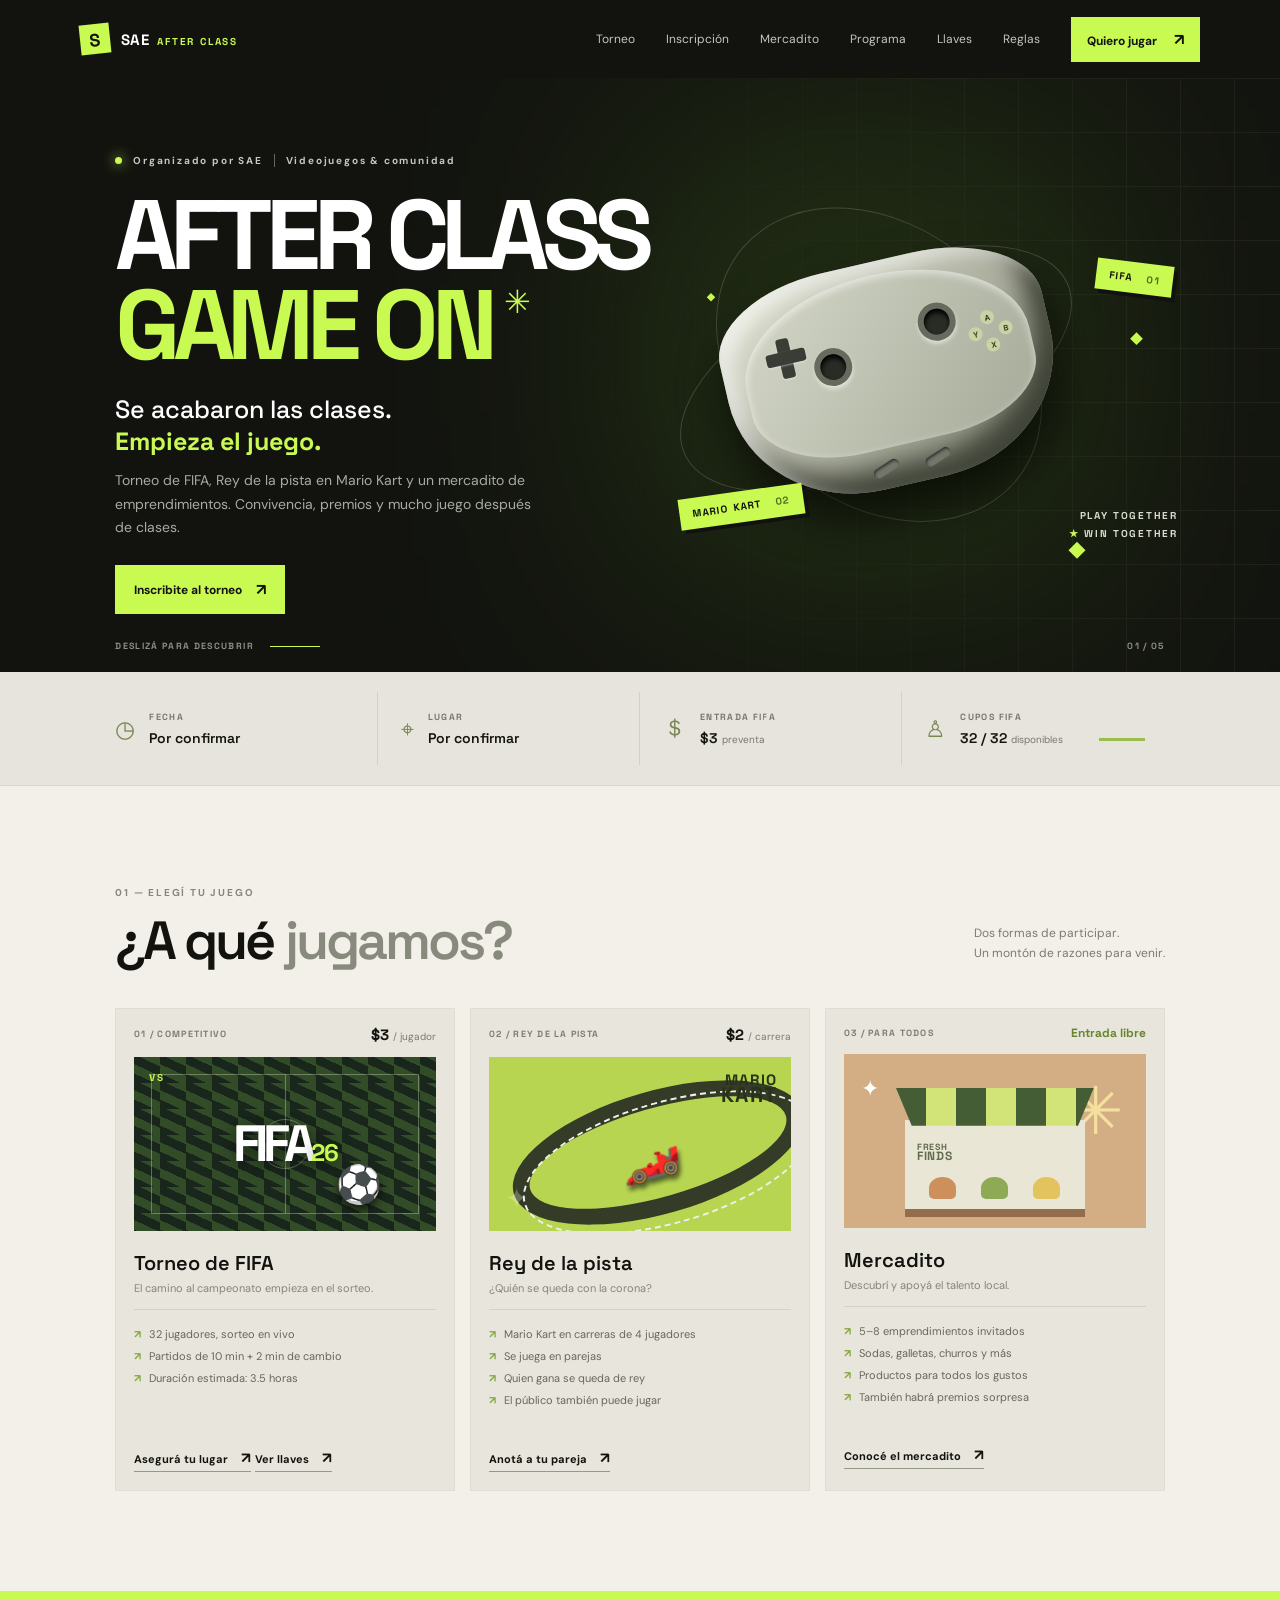
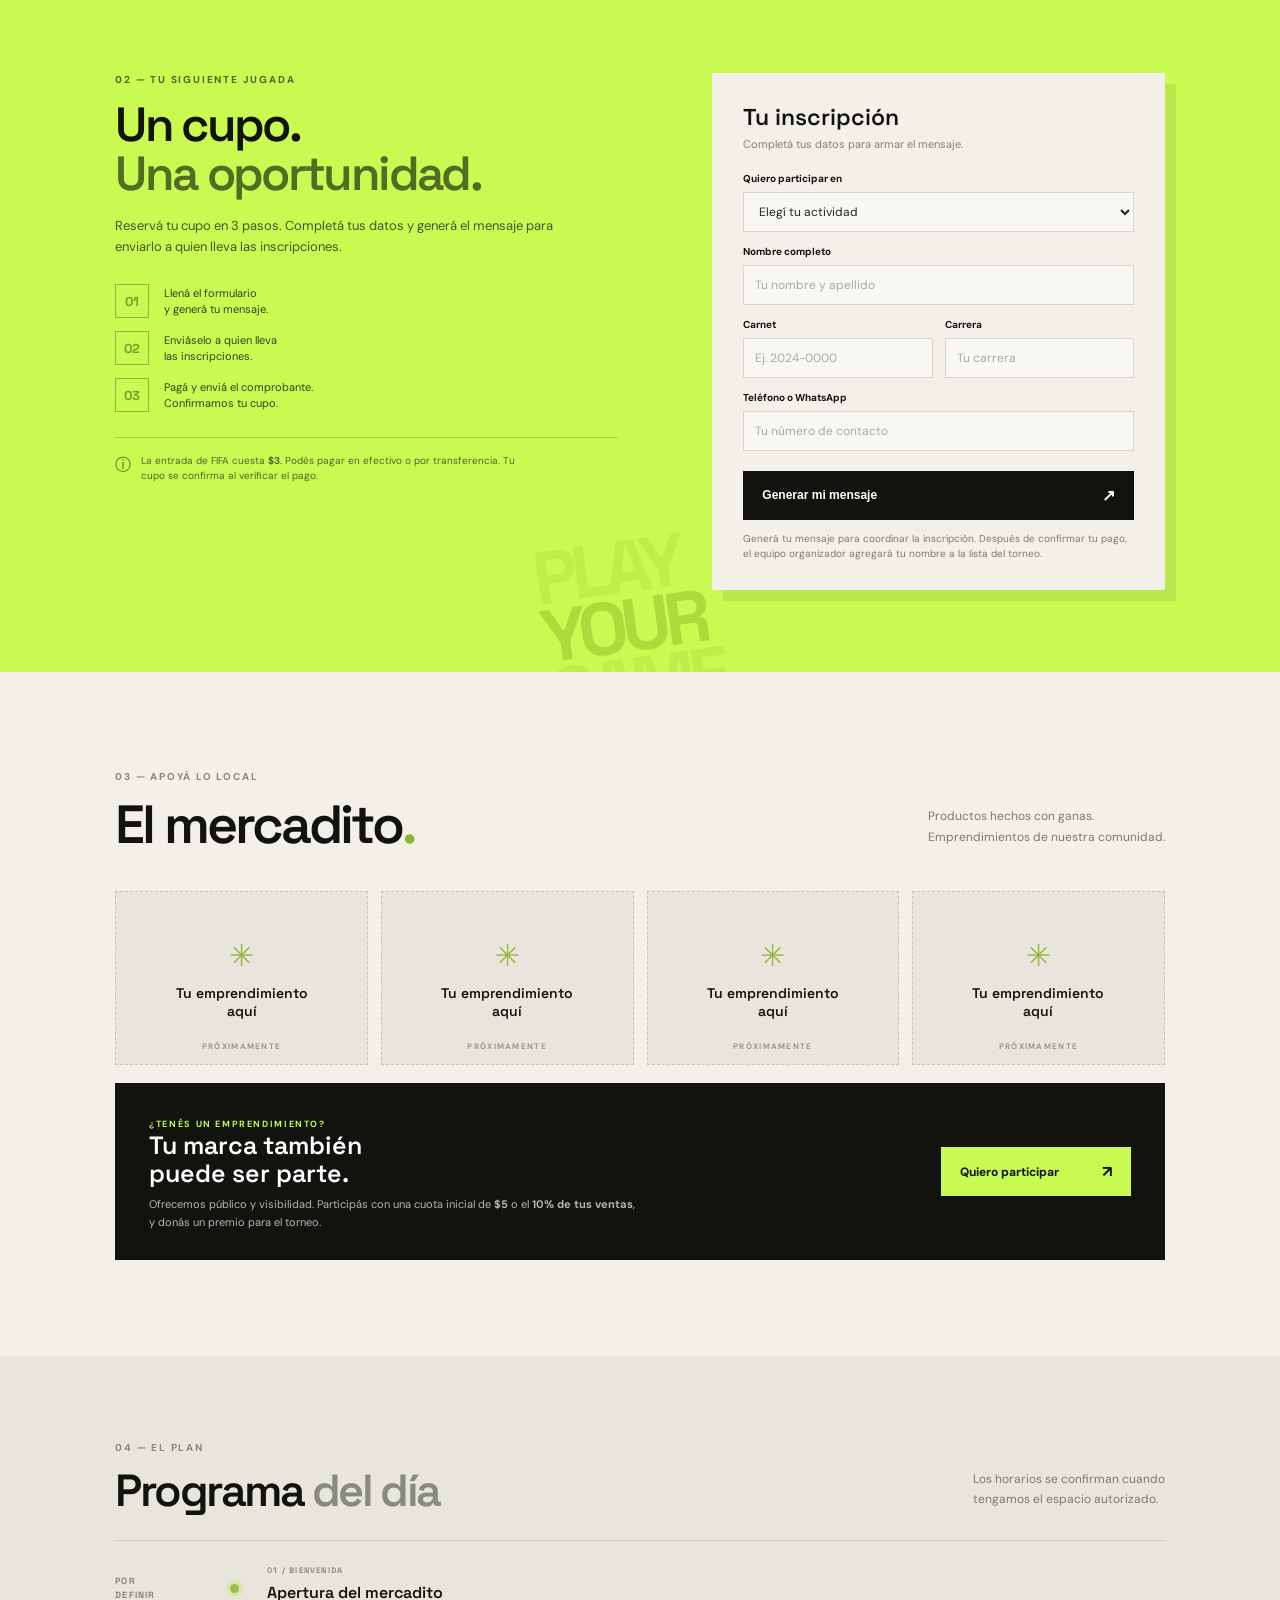
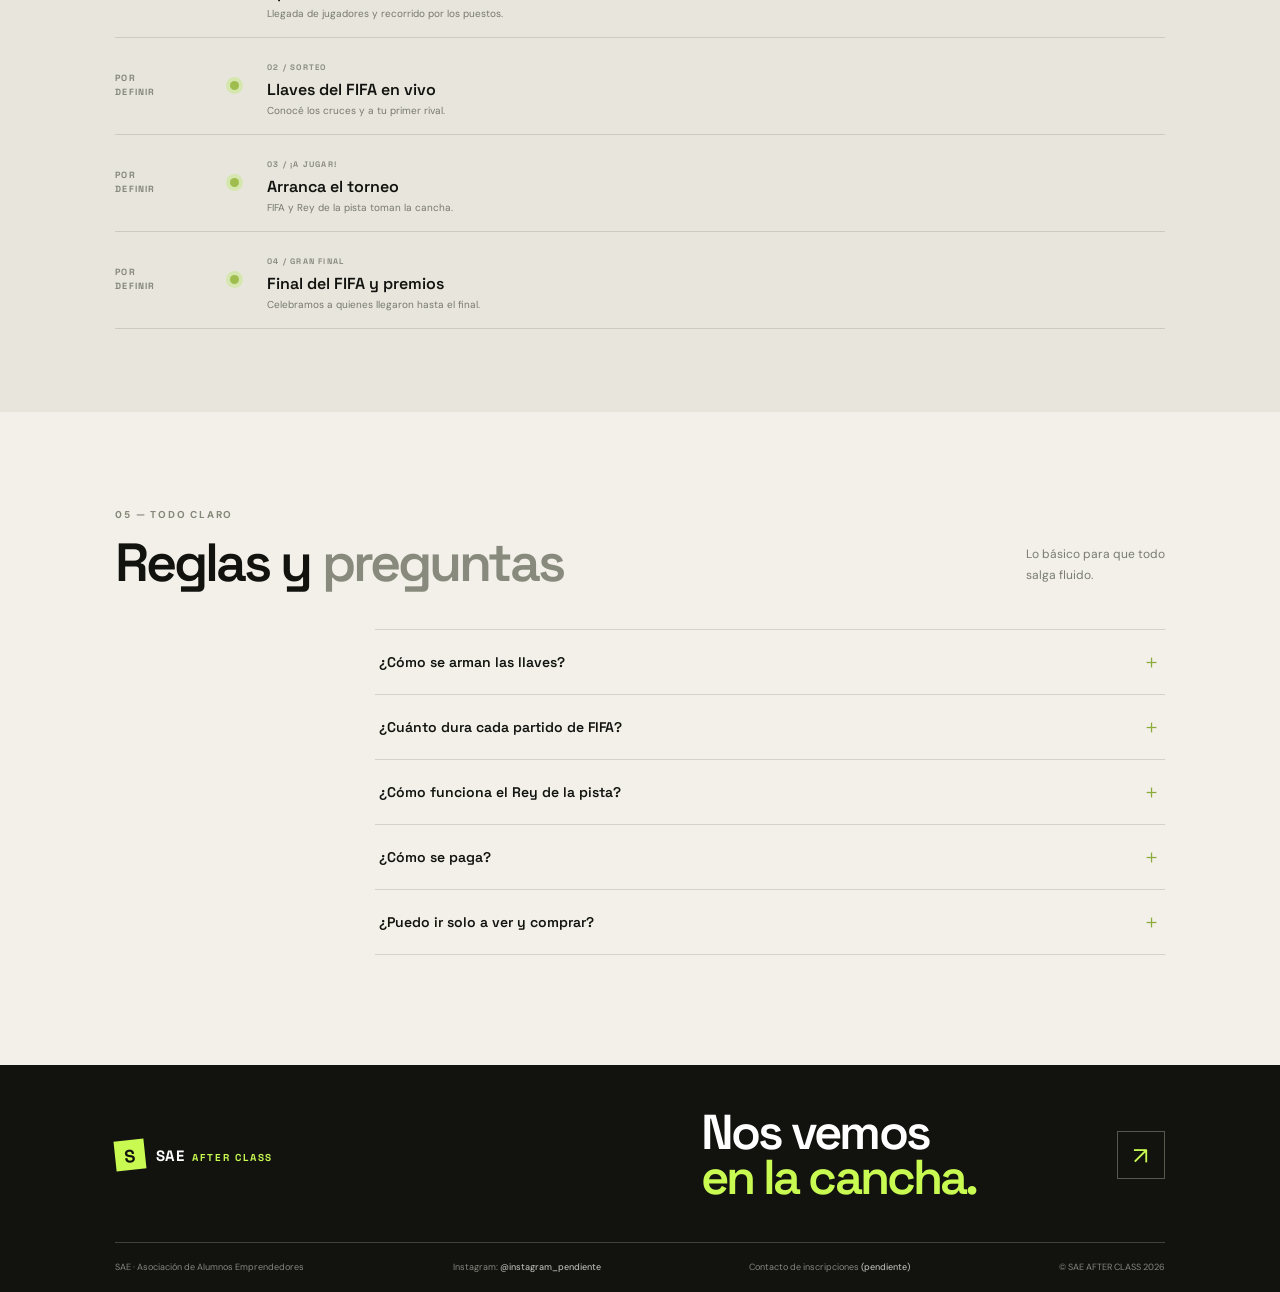
==== commit 8d9fd87a: "Agregar participantes confirmados desde el panel" ====
--- a/index.html
+++ b/index.html
@@ -63,8 +63,7 @@
         <div class="form-row"><div><label for="carnet">Carnet</label><input id="carnet" name="carnet" placeholder="Ej. 2024-0000" required></div><div><label for="career">Carrera</label><input id="career" name="career" placeholder="Tu carrera" required></div></div>
         <label for="phone">Teléfono o WhatsApp</label><input id="phone" name="phone" type="tel" autocomplete="tel" placeholder="Tu número de contacto" required>
         <button type="submit" class="button button-dark">Generar mi mensaje <span>↗</span></button>
-        <p class="form-status" id="form-status" aria-live="polite">Generá tu mensaje para coordinar la inscripción. Cuando se confirme tu pago, recibirás un código para registrar tu nombre en las llaves.</p>
-        <a class="text-link" href="/join">¿Ya tenés tu código? Registrá tu nombre <span>↗</span></a>
+        <p class="form-status" id="form-status" aria-live="polite">Generá tu mensaje para coordinar la inscripción. Después de confirmar tu pago, el equipo organizador agregará tu nombre a la lista del torneo.</p>
       </form>
     </section>
 
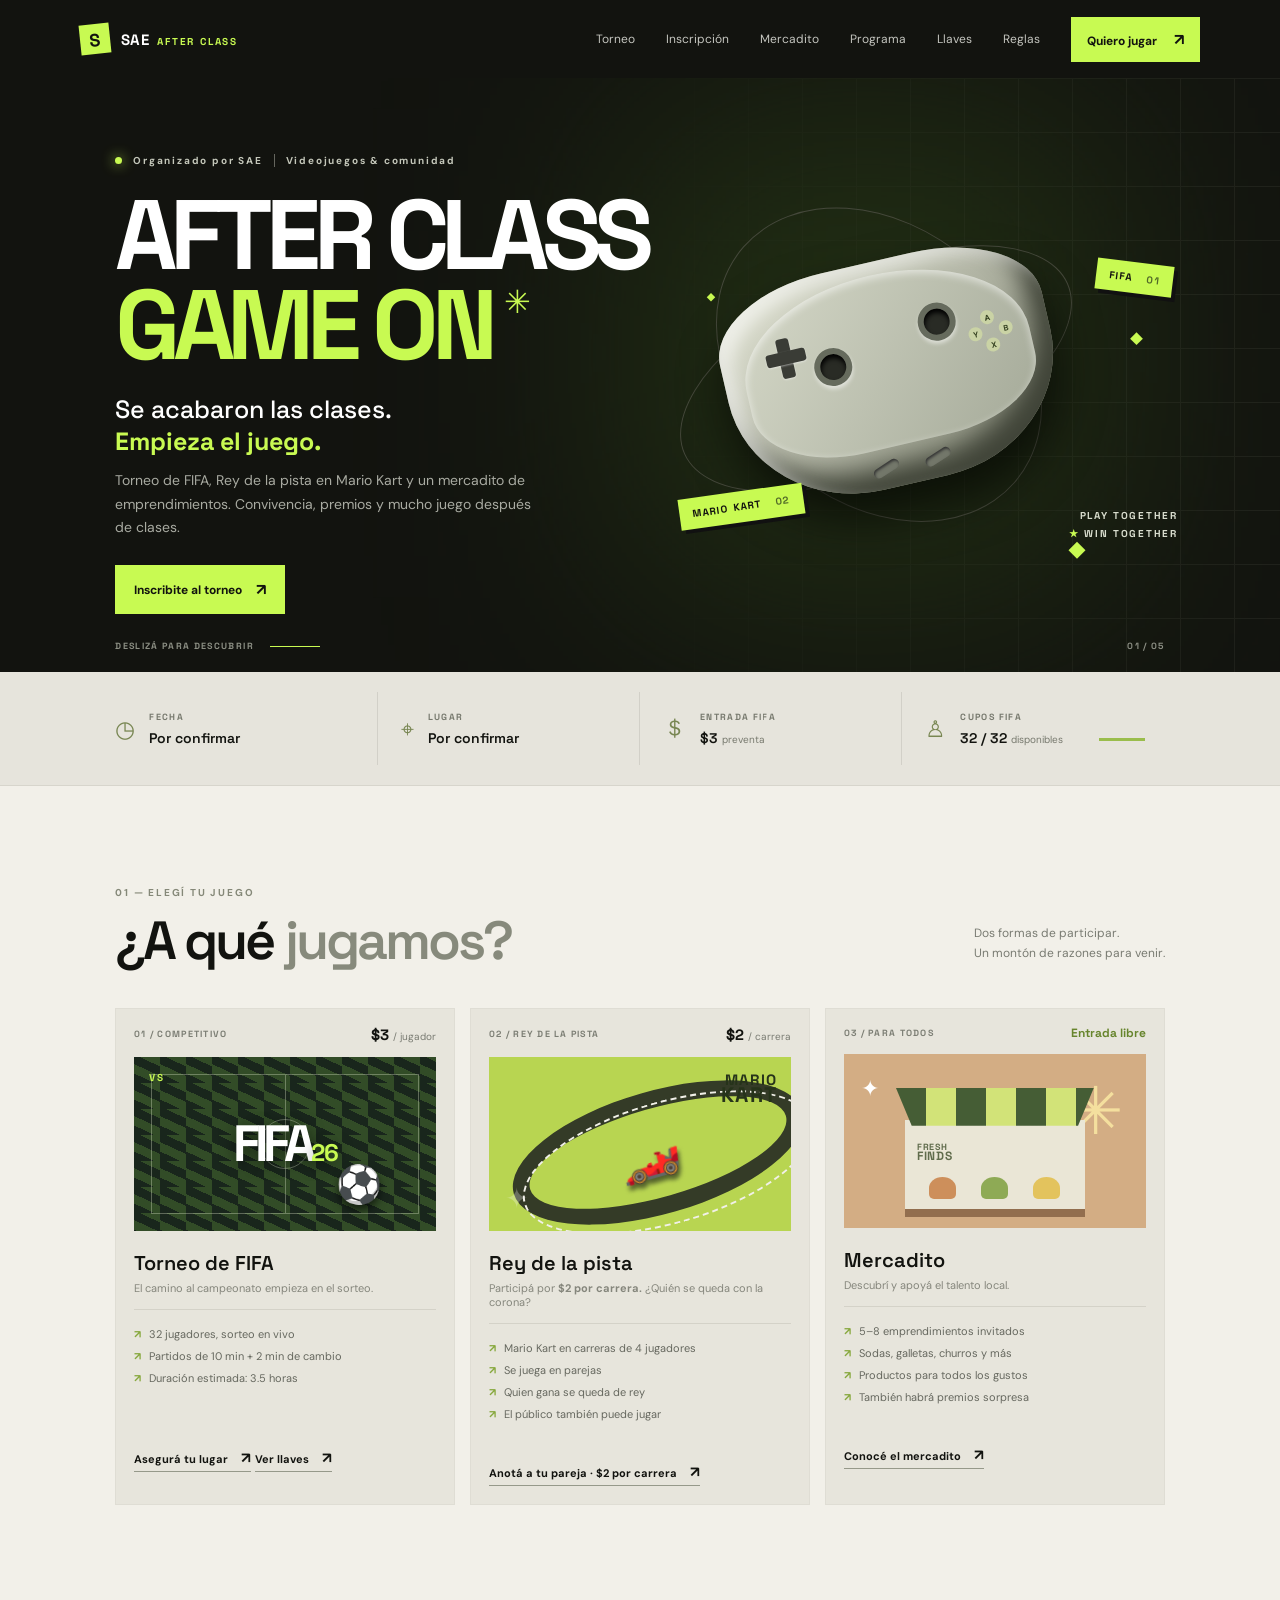
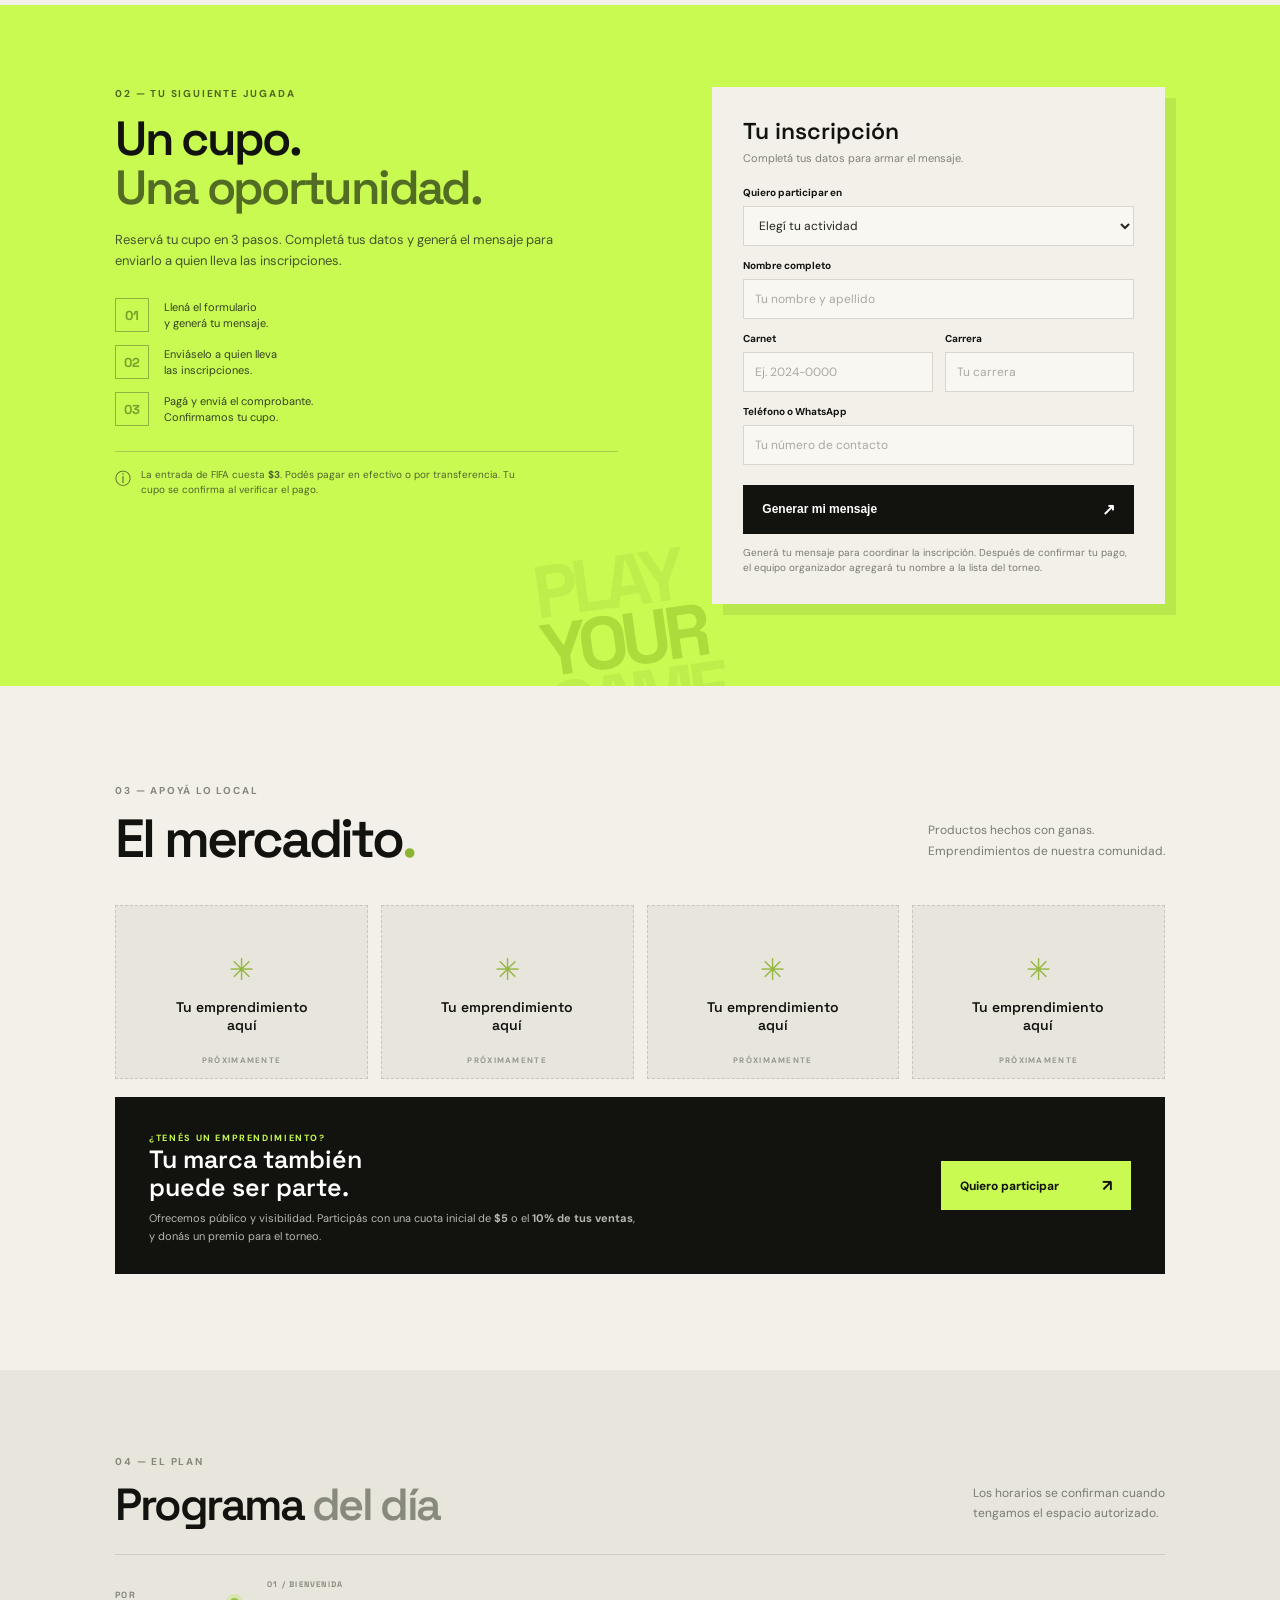
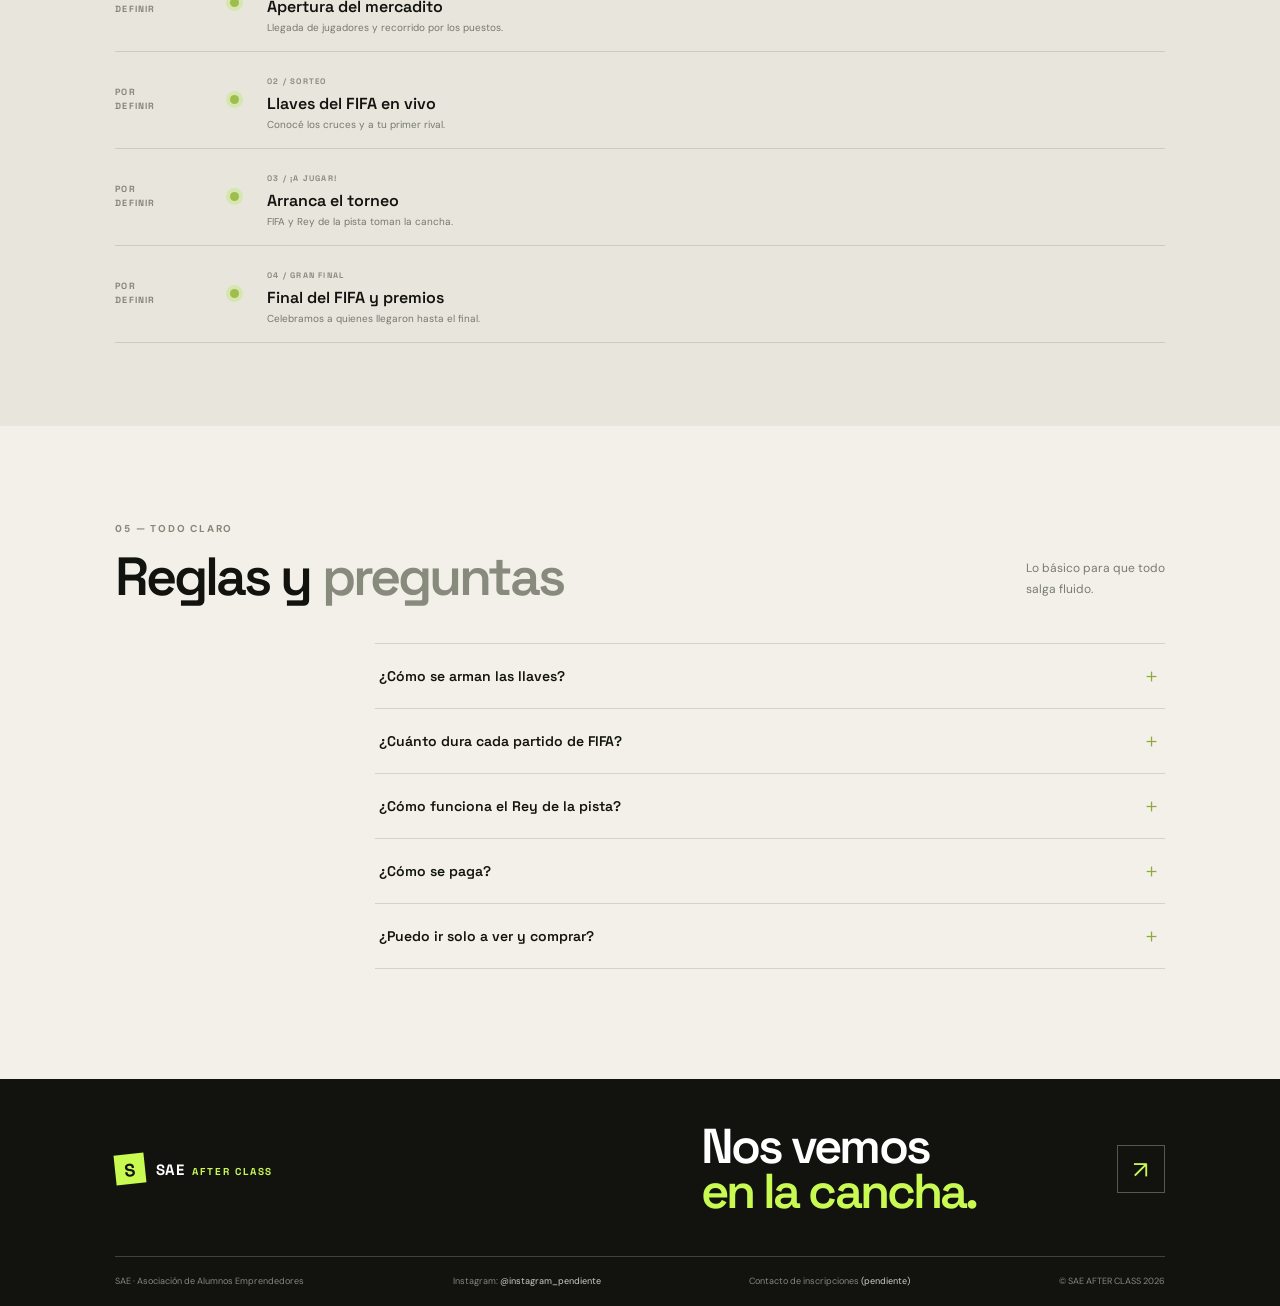
==== commit 1240f397: "Aclarar costo de Rey de la pista" ====
--- a/index.html
+++ b/index.html
@@ -48,7 +48,7 @@
       <div class="section-heading"><div><div class="kicker">01 — ELEGÍ TU JUEGO</div><h2>¿A qué <span>jugamos?</span></h2></div><p>Dos formas de participar.<br>Un montón de razones para venir.</p></div>
       <div class="game-grid">
         <article class="game-card fifa-card"><div class="card-top"><span class="card-number">01 / COMPETITIVO</span><span class="price">$3 <small>/ jugador</small></span></div><div class="game-visual fifa-visual"><div class="stadium-lines"></div><div class="fifa-word">FIFA<span>26</span></div><div class="football">⚽</div><span class="versus">VS</span></div><h3>Torneo de FIFA</h3><p>El camino al campeonato empieza en el sorteo.</p><ul><li>32 jugadores, sorteo en vivo</li><li>Partidos de 10 min + 2 min de cambio</li><li>Duración estimada: 3.5 horas</li></ul><a href="#inscripcion" class="text-link">Asegurá tu lugar <span>↗</span></a> <a href="/bracket" class="text-link">Ver llaves <span>↗</span></a></article>
-        <article class="game-card kart-card"><div class="card-top"><span class="card-number">02 / REY DE LA PISTA</span><span class="price">$2 <small>/ carrera</small></span></div><div class="game-visual kart-visual"><div class="track track-a"></div><div class="track track-b"></div><div class="kart-car">🏎️</div><div class="kart-star">✦</div><span class="kart-title">MARIO<br><b>KART</b></span></div><h3>Rey de la pista</h3><p>¿Quién se queda con la corona?</p><ul><li>Mario Kart en carreras de 4 jugadores</li><li>Se juega en parejas</li><li>Quien gana se queda de rey</li><li>El público también puede jugar</li></ul><a href="#inscripcion" class="text-link">Anotá a tu pareja <span>↗</span></a></article>
+        <article class="game-card kart-card"><div class="card-top"><span class="card-number">02 / REY DE LA PISTA</span><span class="price">$2 <small>/ carrera</small></span></div><div class="game-visual kart-visual"><div class="track track-a"></div><div class="track track-b"></div><div class="kart-car">🏎️</div><div class="kart-star">✦</div><span class="kart-title">MARIO<br><b>KART</b></span></div><h3>Rey de la pista</h3><p>Participá por <strong>$2 por carrera.</strong> ¿Quién se queda con la corona?</p><ul><li>Mario Kart en carreras de 4 jugadores</li><li>Se juega en parejas</li><li>Quien gana se queda de rey</li><li>El público también puede jugar</li></ul><a href="#inscripcion" class="text-link">Anotá a tu pareja · $2 por carrera <span>↗</span></a></article>
         <article class="game-card market-card"><div class="card-top"><span class="card-number">03 / PARA TODOS</span><span class="price free-price">Entrada libre</span></div><div class="game-visual market-visual"><div class="market-sun">✳</div><div class="stall"><span>FRESH<br><b>FINDS</b></span><i></i><i></i><i></i></div><div class="market-spark">✦</div></div><h3>Mercadito</h3><p>Descubrí y apoyá el talento local.</p><ul><li>5–8 emprendimientos invitados</li><li>Sodas, galletas, churros y más</li><li>Productos para todos los gustos</li><li>También habrá premios sorpresa</li></ul><a href="#mercadito" class="text-link">Conocé el mercadito <span>↗</span></a></article>
       </div>
     </section>
@@ -58,7 +58,7 @@
       <div class="signup-copy"><div class="kicker">02 — TU SIGUIENTE JUGADA</div><h2>Un cupo.<br><span>Una oportunidad.</span></h2><p>Reservá tu cupo en 3 pasos. Completá tus datos y generá el mensaje para enviarlo a quien lleva las inscripciones.</p><div class="steps"><div><b>01</b><span>Llená el formulario<br>y generá tu mensaje.</span></div><div><b>02</b><span>Enviáselo a quien lleva<br>las inscripciones.</span></div><div><b>03</b><span>Pagá y enviá el comprobante.<br>Confirmamos tu cupo.</span></div></div><div class="payment-note"><span>ⓘ</span><p>La entrada de FIFA cuesta <b>$3</b>. Podés pagar en efectivo o por transferencia. Tu cupo se confirma al verificar el pago.</p></div></div>
       <form class="signup-form" id="signup-form">
         <h3>Tu inscripción</h3><p class="form-intro">Completá tus datos para armar el mensaje.</p>
-        <label for="activity">Quiero participar en</label><select id="activity" name="activity" required><option value="" disabled selected>Elegí tu actividad</option><option value="Torneo de FIFA ($3)">Torneo de FIFA ($3)</option><option value="Rey de la pista, en pareja (Mario Kart)">Rey de la pista, en pareja (Mario Kart)</option><option value="Torneo de FIFA y Rey de la pista">Torneo de FIFA y Rey de la pista</option></select>
+        <label for="activity">Quiero participar en</label><select id="activity" name="activity" required><option value="" disabled selected>Elegí tu actividad</option><option value="Torneo de FIFA ($3)">Torneo de FIFA ($3)</option><option value="Rey de la pista, en pareja (Mario Kart — $2 por carrera)">Rey de la pista, en pareja (Mario Kart — $2 por carrera)</option><option value="Torneo de FIFA ($3) y Rey de la pista ($2 por carrera)">Torneo de FIFA ($3) y Rey de la pista ($2 por carrera)</option></select>
         <label for="name">Nombre completo</label><input id="name" name="name" autocomplete="name" placeholder="Tu nombre y apellido" required>
         <div class="form-row"><div><label for="carnet">Carnet</label><input id="carnet" name="carnet" placeholder="Ej. 2024-0000" required></div><div><label for="career">Carrera</label><input id="career" name="career" placeholder="Tu carrera" required></div></div>
         <label for="phone">Teléfono o WhatsApp</label><input id="phone" name="phone" type="tel" autocomplete="tel" placeholder="Tu número de contacto" required>
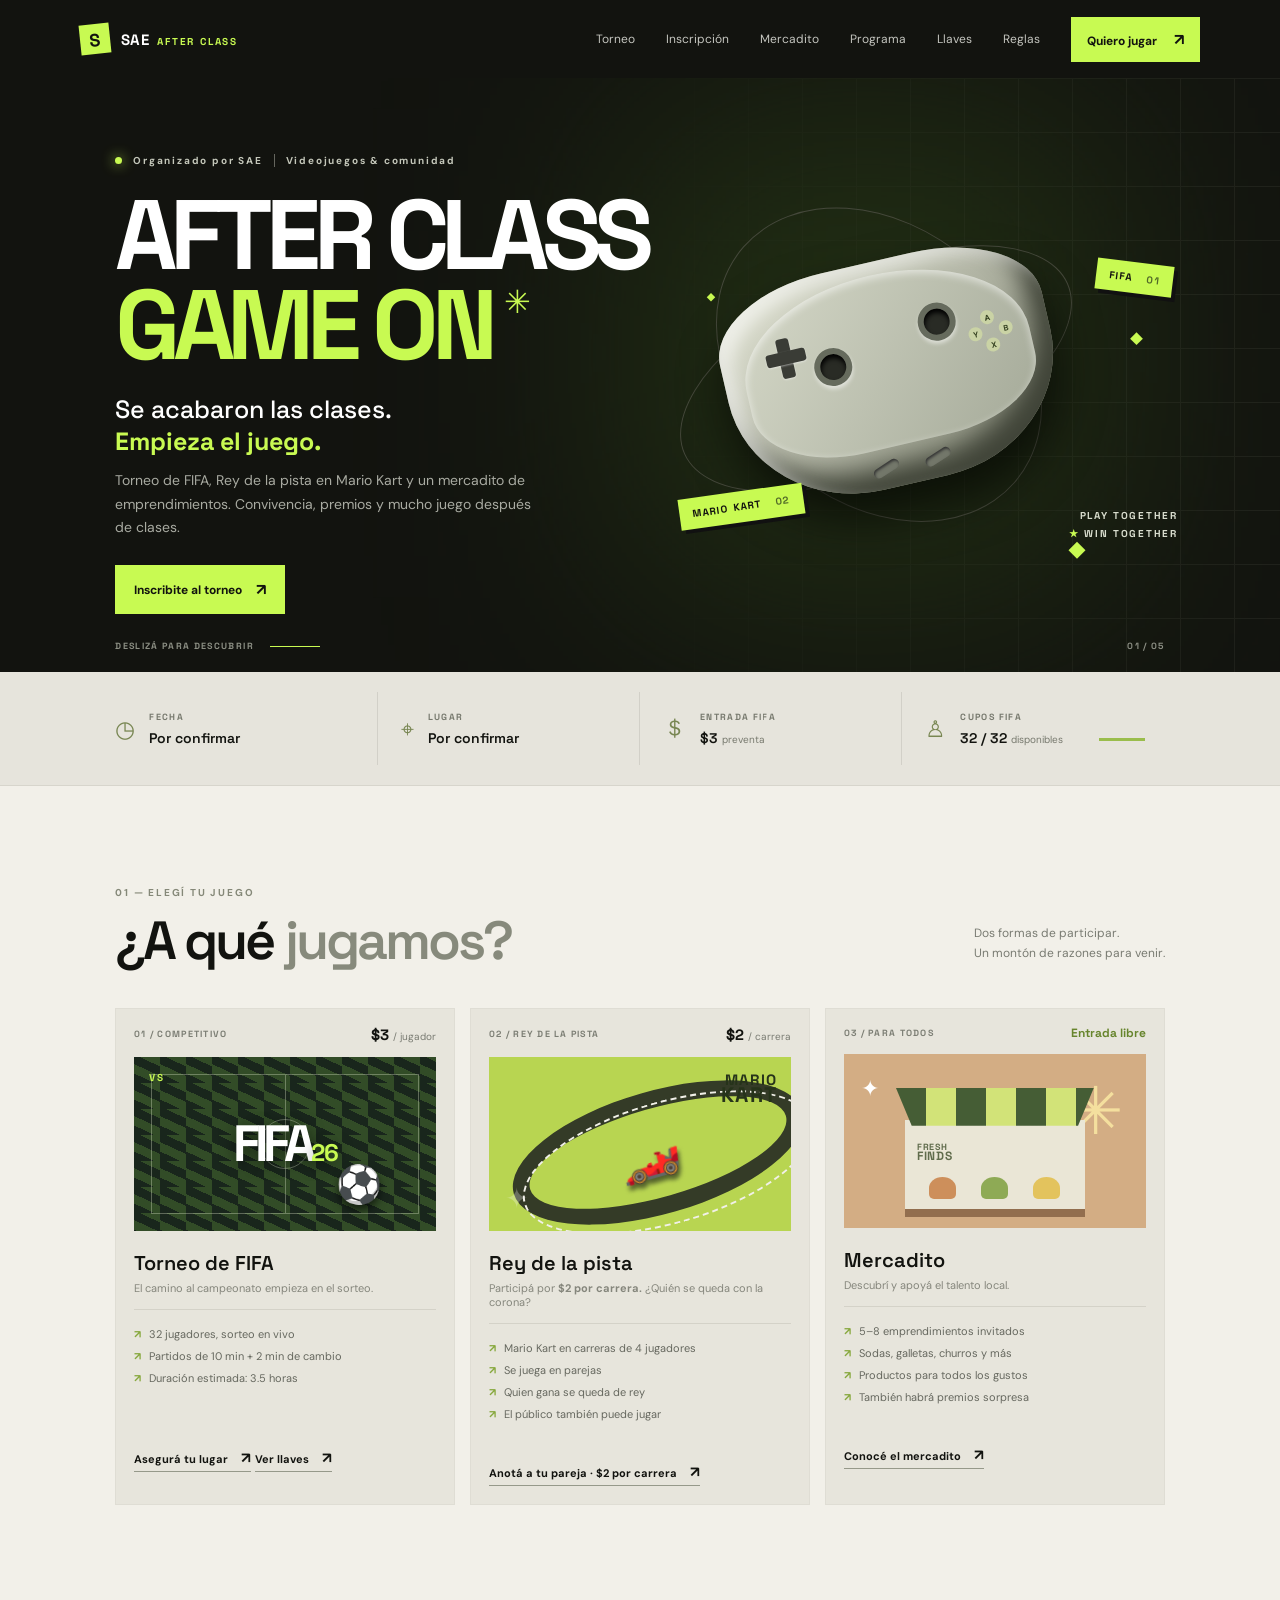
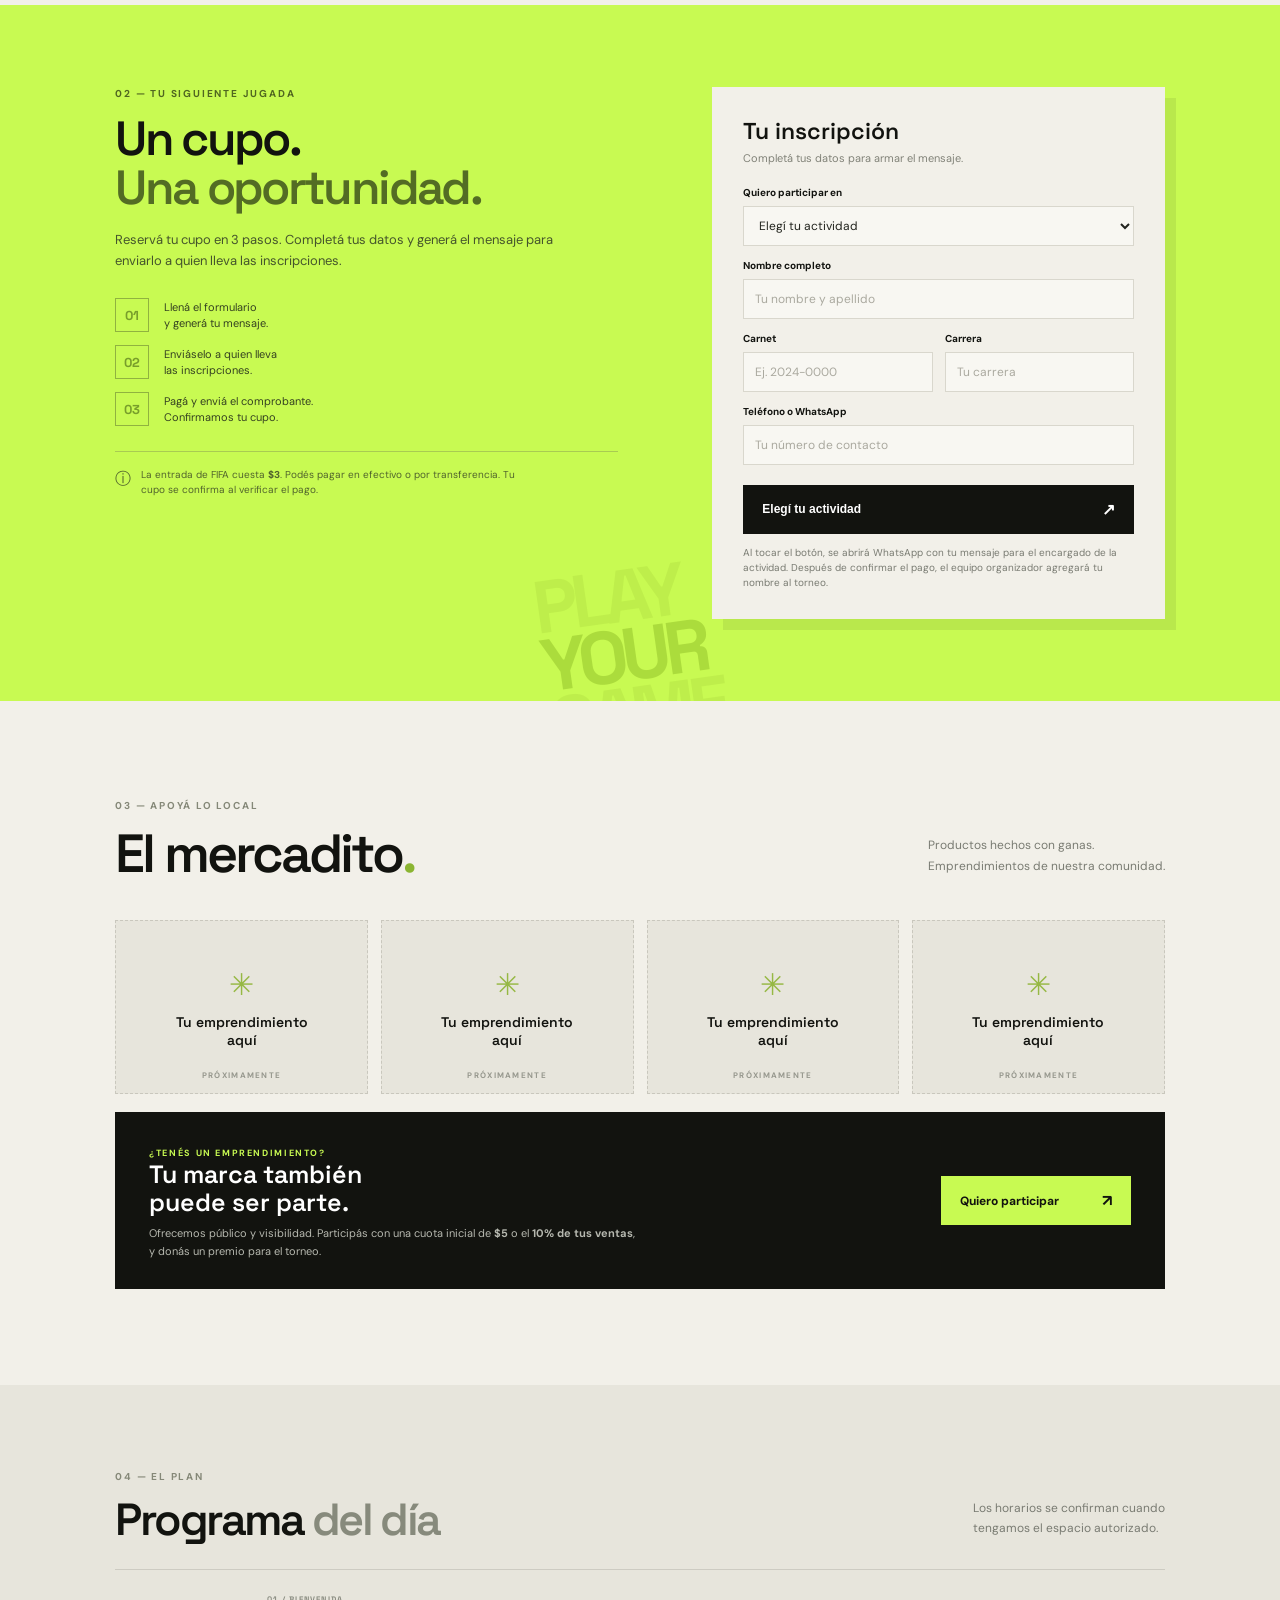
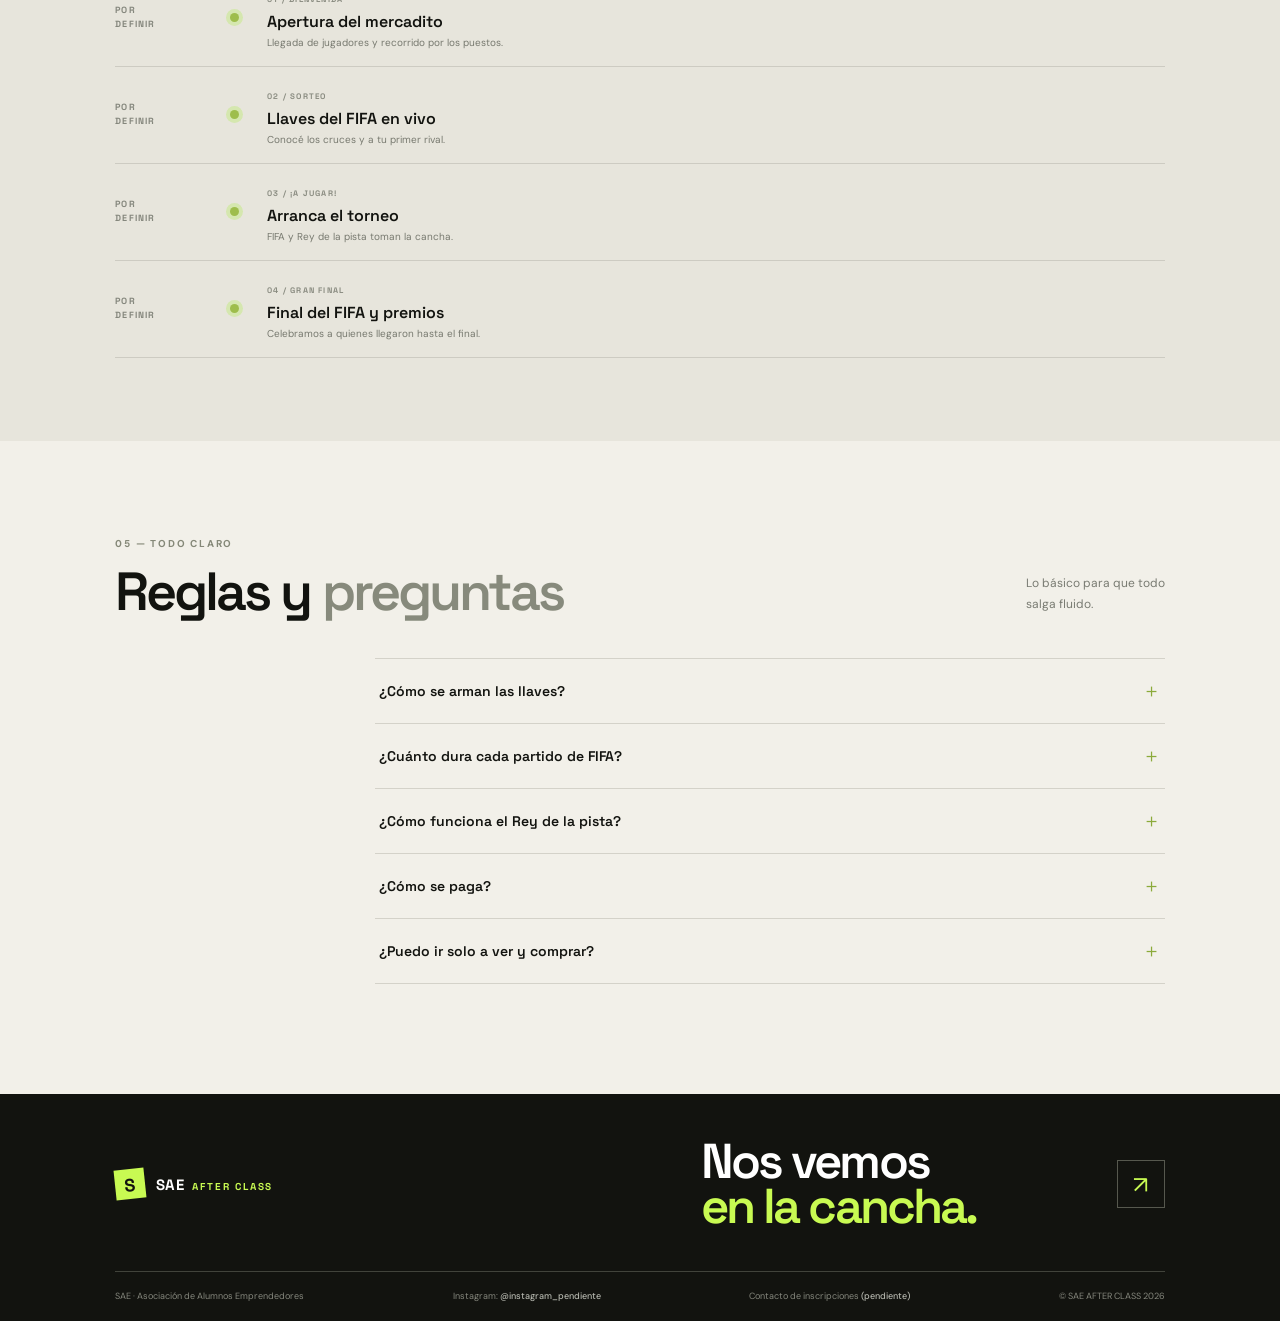
==== commit 7efb7516: "Abrir WhatsApp desde el botón de inscripción" ====
--- a/index.html
+++ b/index.html
@@ -58,12 +58,12 @@
       <div class="signup-copy"><div class="kicker">02 — TU SIGUIENTE JUGADA</div><h2>Un cupo.<br><span>Una oportunidad.</span></h2><p>Reservá tu cupo en 3 pasos. Completá tus datos y generá el mensaje para enviarlo a quien lleva las inscripciones.</p><div class="steps"><div><b>01</b><span>Llená el formulario<br>y generá tu mensaje.</span></div><div><b>02</b><span>Enviáselo a quien lleva<br>las inscripciones.</span></div><div><b>03</b><span>Pagá y enviá el comprobante.<br>Confirmamos tu cupo.</span></div></div><div class="payment-note"><span>ⓘ</span><p>La entrada de FIFA cuesta <b>$3</b>. Podés pagar en efectivo o por transferencia. Tu cupo se confirma al verificar el pago.</p></div></div>
       <form class="signup-form" id="signup-form">
         <h3>Tu inscripción</h3><p class="form-intro">Completá tus datos para armar el mensaje.</p>
-        <label for="activity">Quiero participar en</label><select id="activity" name="activity" required><option value="" disabled selected>Elegí tu actividad</option><option value="Torneo de FIFA ($3)">Torneo de FIFA ($3)</option><option value="Rey de la pista, en pareja (Mario Kart — $2 por carrera)">Rey de la pista, en pareja (Mario Kart — $2 por carrera)</option><option value="Torneo de FIFA ($3) y Rey de la pista ($2 por carrera)">Torneo de FIFA ($3) y Rey de la pista ($2 por carrera)</option></select>
+        <label for="activity">Quiero participar en</label><select id="activity" name="activity" required><option value="" disabled selected>Elegí tu actividad</option><option value="Torneo de FIFA ($3)">Torneo de FIFA ($3)</option><option value="Rey de la pista, en pareja (Mario Kart — $2 por carrera)">Rey de la pista, en pareja (Mario Kart — $2 por carrera)</option><option value="Torneo de FIFA ($3) y Rey de la pista, Mario Kart ($2 por carrera)">Torneo de FIFA ($3) y Rey de la pista, Mario Kart ($2 por carrera)</option></select>
         <label for="name">Nombre completo</label><input id="name" name="name" autocomplete="name" placeholder="Tu nombre y apellido" required>
         <div class="form-row"><div><label for="carnet">Carnet</label><input id="carnet" name="carnet" placeholder="Ej. 2024-0000" required></div><div><label for="career">Carrera</label><input id="career" name="career" placeholder="Tu carrera" required></div></div>
         <label for="phone">Teléfono o WhatsApp</label><input id="phone" name="phone" type="tel" autocomplete="tel" placeholder="Tu número de contacto" required>
-        <button type="submit" class="button button-dark">Generar mi mensaje <span>↗</span></button>
-        <p class="form-status" id="form-status" aria-live="polite">Generá tu mensaje para coordinar la inscripción. Después de confirmar tu pago, el equipo organizador agregará tu nombre a la lista del torneo.</p>
+        <button type="submit" class="button button-dark" id="send-inscription" disabled>Elegí tu actividad <span>↗</span></button>
+        <p class="form-status" id="form-status" aria-live="polite">Al tocar el botón, se abrirá WhatsApp con tu mensaje para el encargado de la actividad. Después de confirmar el pago, el equipo organizador agregará tu nombre al torneo.</p>
       </form>
     </section>
 
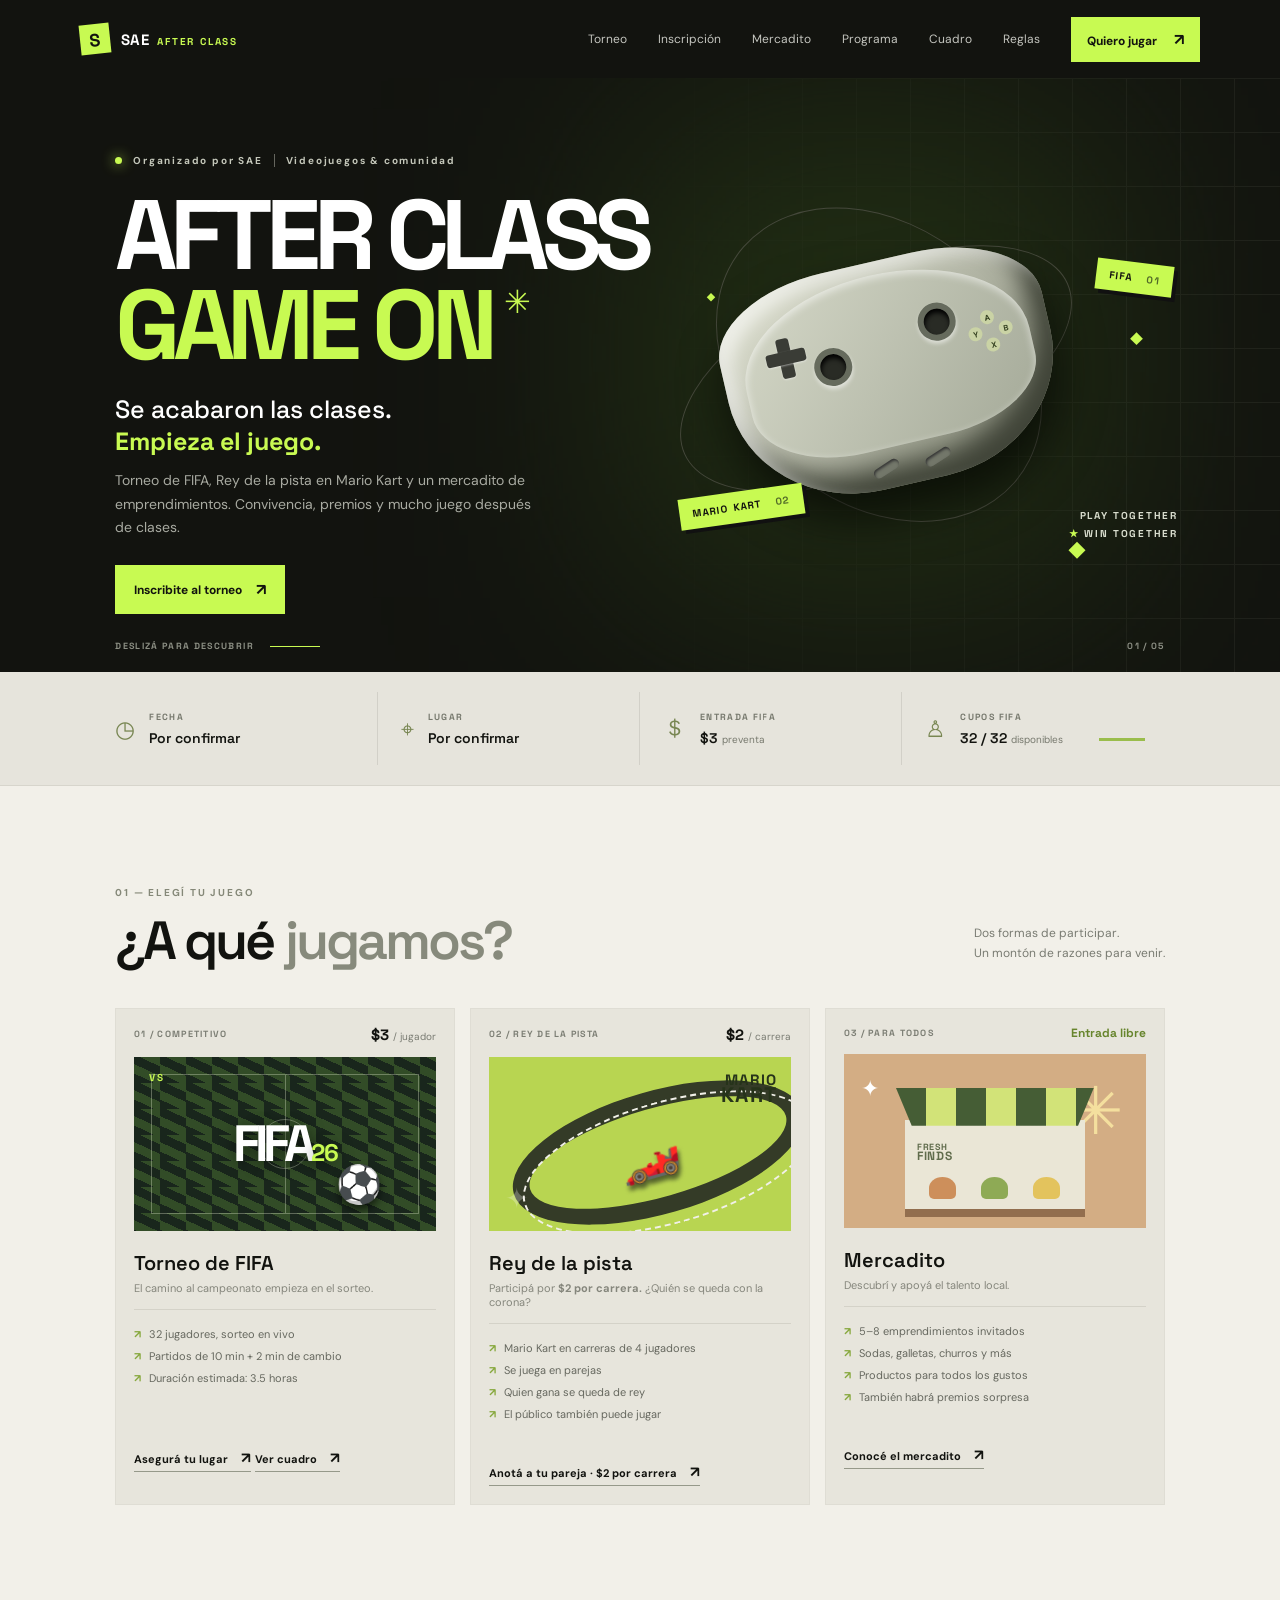
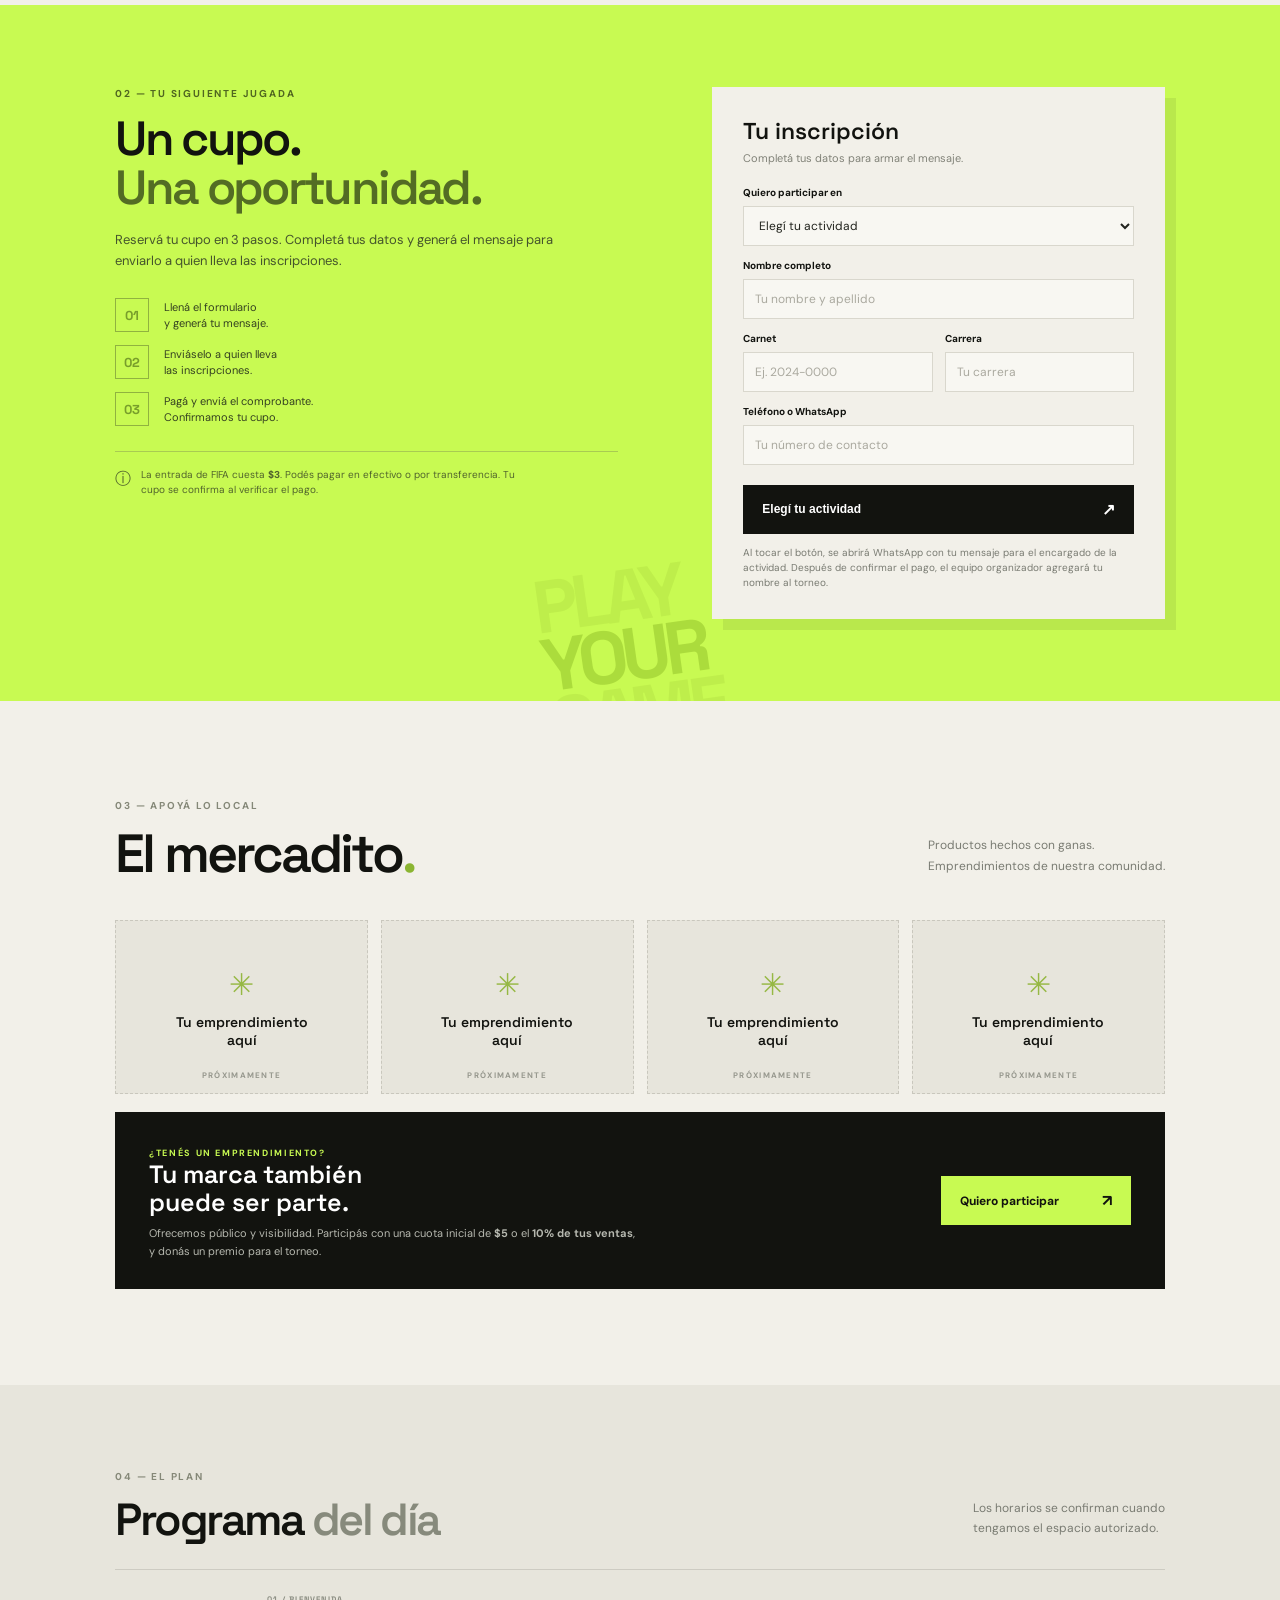
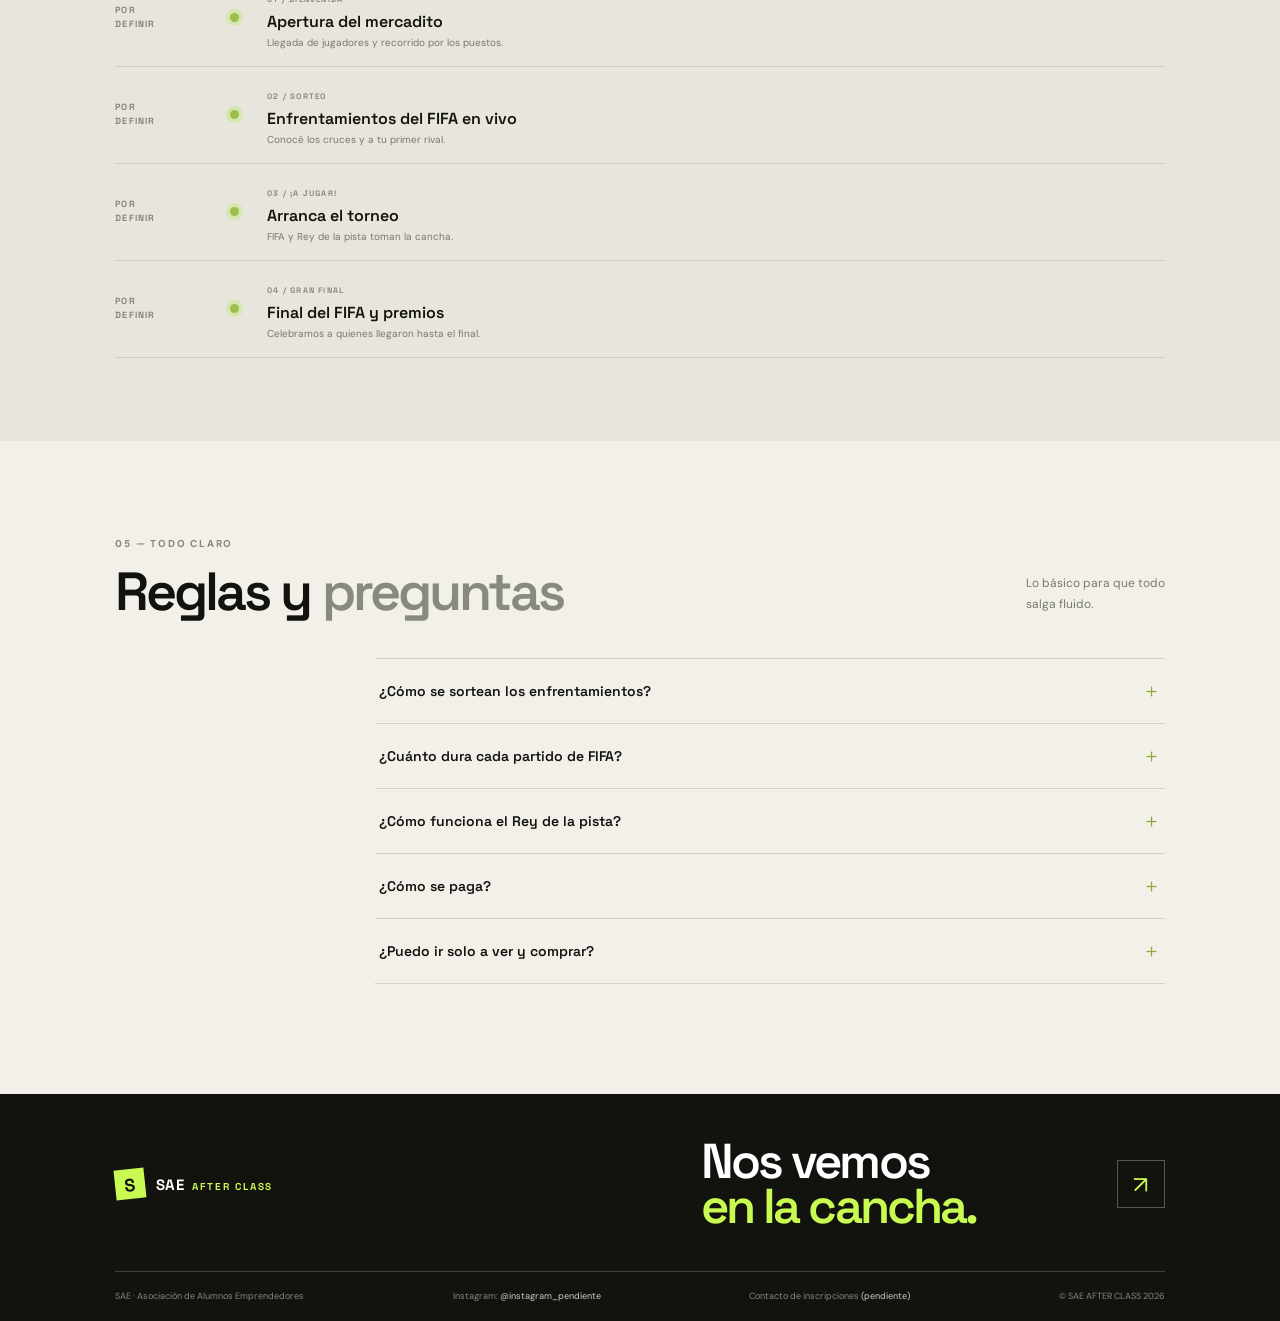
==== commit 4199b370: "Renombrar llaves como cuadro del torneo" ====
--- a/index.html
+++ b/index.html
@@ -16,7 +16,7 @@
     <a class="brand" href="#inicio" aria-label="SAE After Class, inicio"><span class="brand-mark">S</span><span>SAE <b>AFTER CLASS</b></span></a>
     <button class="menu-toggle" aria-label="Abrir menú" aria-expanded="false"><span></span><span></span></button>
     <nav class="nav" aria-label="Navegación principal">
-      <a href="#torneo">Torneo</a><a href="#inscripcion">Inscripción</a><a href="#mercadito">Mercadito</a><a href="#programa">Programa</a><a href="/bracket">Llaves</a><a href="#faq">Reglas</a>
+      <a href="#torneo">Torneo</a><a href="#inscripcion">Inscripción</a><a href="#mercadito">Mercadito</a><a href="#programa">Programa</a><a href="/bracket">Cuadro</a><a href="#faq">Reglas</a>
       <a class="nav-cta" href="#inscripcion">Quiero jugar <span>↗</span></a>
     </nav>
   </header>
@@ -47,7 +47,7 @@
     <section class="section games-section" id="torneo">
       <div class="section-heading"><div><div class="kicker">01 — ELEGÍ TU JUEGO</div><h2>¿A qué <span>jugamos?</span></h2></div><p>Dos formas de participar.<br>Un montón de razones para venir.</p></div>
       <div class="game-grid">
-        <article class="game-card fifa-card"><div class="card-top"><span class="card-number">01 / COMPETITIVO</span><span class="price">$3 <small>/ jugador</small></span></div><div class="game-visual fifa-visual"><div class="stadium-lines"></div><div class="fifa-word">FIFA<span>26</span></div><div class="football">⚽</div><span class="versus">VS</span></div><h3>Torneo de FIFA</h3><p>El camino al campeonato empieza en el sorteo.</p><ul><li>32 jugadores, sorteo en vivo</li><li>Partidos de 10 min + 2 min de cambio</li><li>Duración estimada: 3.5 horas</li></ul><a href="#inscripcion" class="text-link">Asegurá tu lugar <span>↗</span></a> <a href="/bracket" class="text-link">Ver llaves <span>↗</span></a></article>
+        <article class="game-card fifa-card"><div class="card-top"><span class="card-number">01 / COMPETITIVO</span><span class="price">$3 <small>/ jugador</small></span></div><div class="game-visual fifa-visual"><div class="stadium-lines"></div><div class="fifa-word">FIFA<span>26</span></div><div class="football">⚽</div><span class="versus">VS</span></div><h3>Torneo de FIFA</h3><p>El camino al campeonato empieza en el sorteo.</p><ul><li>32 jugadores, sorteo en vivo</li><li>Partidos de 10 min + 2 min de cambio</li><li>Duración estimada: 3.5 horas</li></ul><a href="#inscripcion" class="text-link">Asegurá tu lugar <span>↗</span></a> <a href="/bracket" class="text-link">Ver cuadro <span>↗</span></a></article>
         <article class="game-card kart-card"><div class="card-top"><span class="card-number">02 / REY DE LA PISTA</span><span class="price">$2 <small>/ carrera</small></span></div><div class="game-visual kart-visual"><div class="track track-a"></div><div class="track track-b"></div><div class="kart-car">🏎️</div><div class="kart-star">✦</div><span class="kart-title">MARIO<br><b>KART</b></span></div><h3>Rey de la pista</h3><p>Participá por <strong>$2 por carrera.</strong> ¿Quién se queda con la corona?</p><ul><li>Mario Kart en carreras de 4 jugadores</li><li>Se juega en parejas</li><li>Quien gana se queda de rey</li><li>El público también puede jugar</li></ul><a href="#inscripcion" class="text-link">Anotá a tu pareja · $2 por carrera <span>↗</span></a></article>
         <article class="game-card market-card"><div class="card-top"><span class="card-number">03 / PARA TODOS</span><span class="price free-price">Entrada libre</span></div><div class="game-visual market-visual"><div class="market-sun">✳</div><div class="stall"><span>FRESH<br><b>FINDS</b></span><i></i><i></i><i></i></div><div class="market-spark">✦</div></div><h3>Mercadito</h3><p>Descubrí y apoyá el talento local.</p><ul><li>5–8 emprendimientos invitados</li><li>Sodas, galletas, churros y más</li><li>Productos para todos los gustos</li><li>También habrá premios sorpresa</li></ul><a href="#mercadito" class="text-link">Conocé el mercadito <span>↗</span></a></article>
       </div>
@@ -70,12 +70,12 @@
     <section class="section market-section" id="mercadito">
       <div class="section-heading"><div><div class="kicker">03 — APOYÁ LO LOCAL</div><h2>El mercadito<span class="lime-dot">.</span></h2></div><p>Productos hechos con ganas.<br>Emprendimientos de nuestra comunidad.</p></div>
       <div class="vendor-grid"><article><span class="vendor-symbol">✳</span><b>Tu emprendimiento<br>aquí</b><small>PRÓXIMAMENTE</small></article><article><span class="vendor-symbol">✳</span><b>Tu emprendimiento<br>aquí</b><small>PRÓXIMAMENTE</small></article><article><span class="vendor-symbol">✳</span><b>Tu emprendimiento<br>aquí</b><small>PRÓXIMAMENTE</small></article><article><span class="vendor-symbol">✳</span><b>Tu emprendimiento<br>aquí</b><small>PRÓXIMAMENTE</small></article></div>
-      <div class="vendor-callout"><div><span class="kicker">¿TENÉS UN EMPRENDIMIENTO?</span><h3>Tu marca también<br>puede ser parte.</h3><p>Ofrecemos público y visibilidad. Participás con una cuota inicial de <b>$5</b> o el <b>10% de tus ventas</b>, y donás un premio para el torneo.</p></div><a href="#contacto" class="button button-lime">Quiero participar <span>↗</span></a></div>
+      <div class="vendor-callout"><div><span class="kicker">¿TENÉS UN EMPRENDIMIENTO?</span><h3>Tu marca también<br>puede ser parte.</h3><p>Ofrecemos público y visibilidad. Participás con una cuota inicial de <b>$5</b> o el <b>10% de tus ventas</b>, y donás un premio para el torneo.</p></div><a href="#inscripcion" class="button button-lime">Quiero participar <span>↗</span></a></div>
     </section>
 
-    <section class="schedule-section" id="programa"><div class="section schedule-inner"><div class="kicker">04 — EL PLAN</div><div class="section-heading"><h2>Programa <span>del día</span></h2><p>Los horarios se confirman cuando<br>tengamos el espacio autorizado.</p></div><div class="timeline"><article><span class="time">POR<br>DEFINIR</span><span class="time-dot"></span><div><small>01 / BIENVENIDA</small><h3>Apertura del mercadito</h3><p>Llegada de jugadores y recorrido por los puestos.</p></div></article><article><span class="time">POR<br>DEFINIR</span><span class="time-dot"></span><div><small>02 / SORTEO</small><h3>Llaves del FIFA en vivo</h3><p>Conocé los cruces y a tu primer rival.</p></div></article><article><span class="time">POR<br>DEFINIR</span><span class="time-dot"></span><div><small>03 / ¡A JUGAR!</small><h3>Arranca el torneo</h3><p>FIFA y Rey de la pista toman la cancha.</p></div></article><article><span class="time">POR<br>DEFINIR</span><span class="time-dot"></span><div><small>04 / GRAN FINAL</small><h3>Final del FIFA y premios</h3><p>Celebramos a quienes llegaron hasta el final.</p></div></article></div></div></section>
+    <section class="schedule-section" id="programa"><div class="section schedule-inner"><div class="kicker">04 — EL PLAN</div><div class="section-heading"><h2>Programa <span>del día</span></h2><p>Los horarios se confirman cuando<br>tengamos el espacio autorizado.</p></div><div class="timeline"><article><span class="time">POR<br>DEFINIR</span><span class="time-dot"></span><div><small>01 / BIENVENIDA</small><h3>Apertura del mercadito</h3><p>Llegada de jugadores y recorrido por los puestos.</p></div></article><article><span class="time">POR<br>DEFINIR</span><span class="time-dot"></span><div><small>02 / SORTEO</small><h3>Enfrentamientos del FIFA en vivo</h3><p>Conocé los cruces y a tu primer rival.</p></div></article><article><span class="time">POR<br>DEFINIR</span><span class="time-dot"></span><div><small>03 / ¡A JUGAR!</small><h3>Arranca el torneo</h3><p>FIFA y Rey de la pista toman la cancha.</p></div></article><article><span class="time">POR<br>DEFINIR</span><span class="time-dot"></span><div><small>04 / GRAN FINAL</small><h3>Final del FIFA y premios</h3><p>Celebramos a quienes llegaron hasta el final.</p></div></article></div></div></section>
 
-    <section class="section faq-section" id="faq"><div class="section-heading"><div><div class="kicker">05 — TODO CLARO</div><h2>Reglas y <span>preguntas</span></h2></div><p>Lo básico para que todo<br>salga fluido.</p></div><div class="faq-list"><details><summary>¿Cómo se arman las llaves?<span>＋</span></summary><p>Con un sorteo en vivo el día del evento entre los 32 inscritos con pago confirmado. Después se publican aquí.</p></details><details><summary>¿Cuánto dura cada partido de FIFA?<span>＋</span></summary><p>10 minutos de juego más 2 de cambio entre partidos. Si no estás cuando te llaman, perdés tu turno.</p></details><details><summary>¿Cómo funciona el Rey de la pista?<span>＋</span></summary><p>Carreras de 4 jugadores en parejas, $2 por carrera. Quien gana se queda como rey hasta que alguien lo venza.</p></details><details><summary>¿Cómo se paga?<span>＋</span></summary><p>En efectivo o por transferencia. Guardá tu comprobante; el cupo queda confirmado cuando verificamos el pago.</p></details><details><summary>¿Puedo ir solo a ver y comprar?<span>＋</span></summary><p>Sí. El mercadito y el ambiente están abiertos para todos.</p></details></div></section>
+    <section class="section faq-section" id="faq"><div class="section-heading"><div><div class="kicker">05 — TODO CLARO</div><h2>Reglas y <span>preguntas</span></h2></div><p>Lo básico para que todo<br>salga fluido.</p></div><div class="faq-list"><details><summary>¿Cómo se sortean los enfrentamientos?<span>＋</span></summary><p>Con un sorteo en vivo el día del evento entre los 32 inscritos con pago confirmado. Después se publican en el cuadro del torneo.</p></details><details><summary>¿Cuánto dura cada partido de FIFA?<span>＋</span></summary><p>10 minutos de juego más 2 de cambio entre partidos. Si no estás cuando te llaman, perdés tu turno.</p></details><details><summary>¿Cómo funciona el Rey de la pista?<span>＋</span></summary><p>Carreras de 4 jugadores en parejas, $2 por carrera. Quien gana se queda como rey hasta que alguien lo venza.</p></details><details><summary>¿Cómo se paga?<span>＋</span></summary><p>En efectivo o por transferencia. Guardá tu comprobante; el cupo queda confirmado cuando verificamos el pago.</p></details><details><summary>¿Puedo ir solo a ver y comprar?<span>＋</span></summary><p>Sí. El mercadito y el ambiente están abiertos para todos.</p></details></div></section>
   </main>
   <footer id="contacto"><div class="footer-main"><a class="brand footer-brand" href="#inicio"><span class="brand-mark">S</span><span>SAE <b>AFTER CLASS</b></span></a><div class="footer-title">Nos vemos<br><span>en la cancha.</span></div><a href="#inscripcion" class="footer-arrow">↗</a></div><div class="footer-bottom"><span>SAE · Asociación de Alumnos Emprendedores</span><span>Instagram: <b>@instagram_pendiente</b></span><span>Contacto de inscripciones <b>(pendiente)</b></span><span>© SAE AFTER CLASS 2026</span></div></footer>
   <script src="site-config.js"></script>
